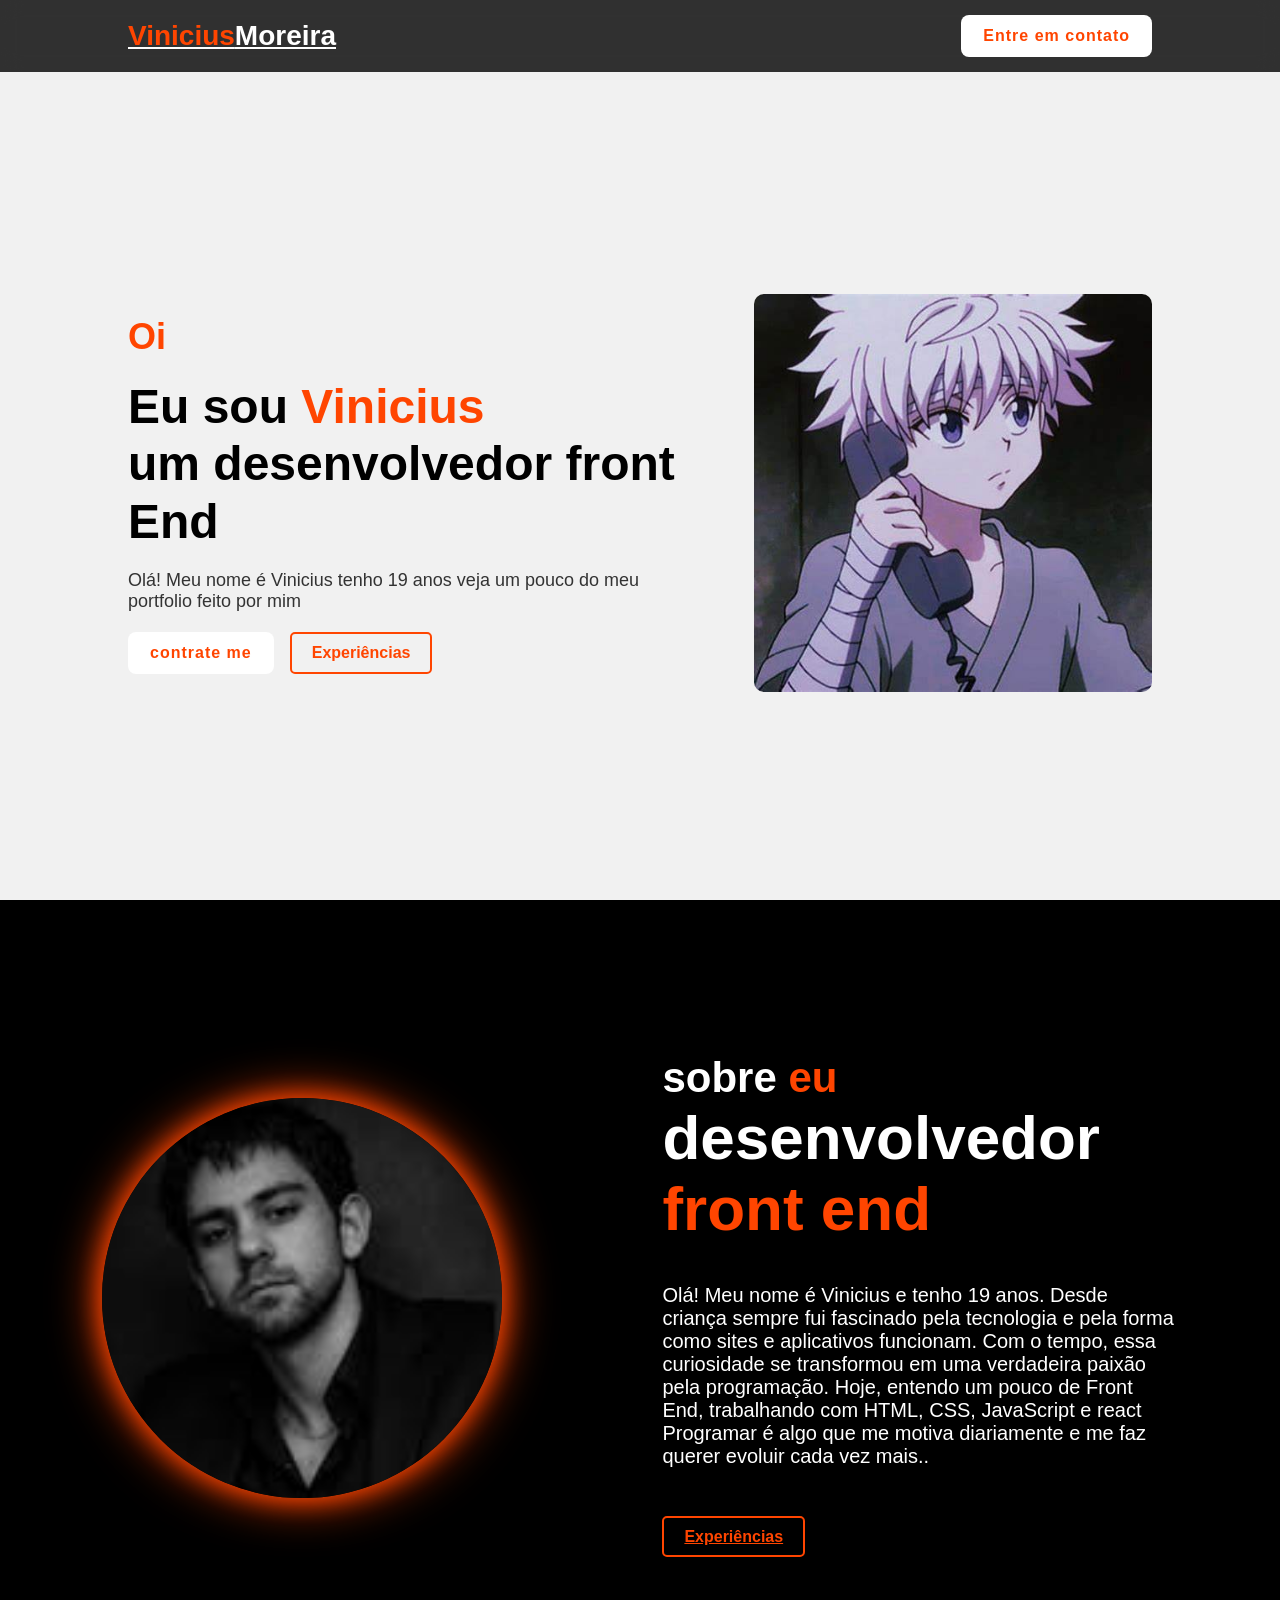
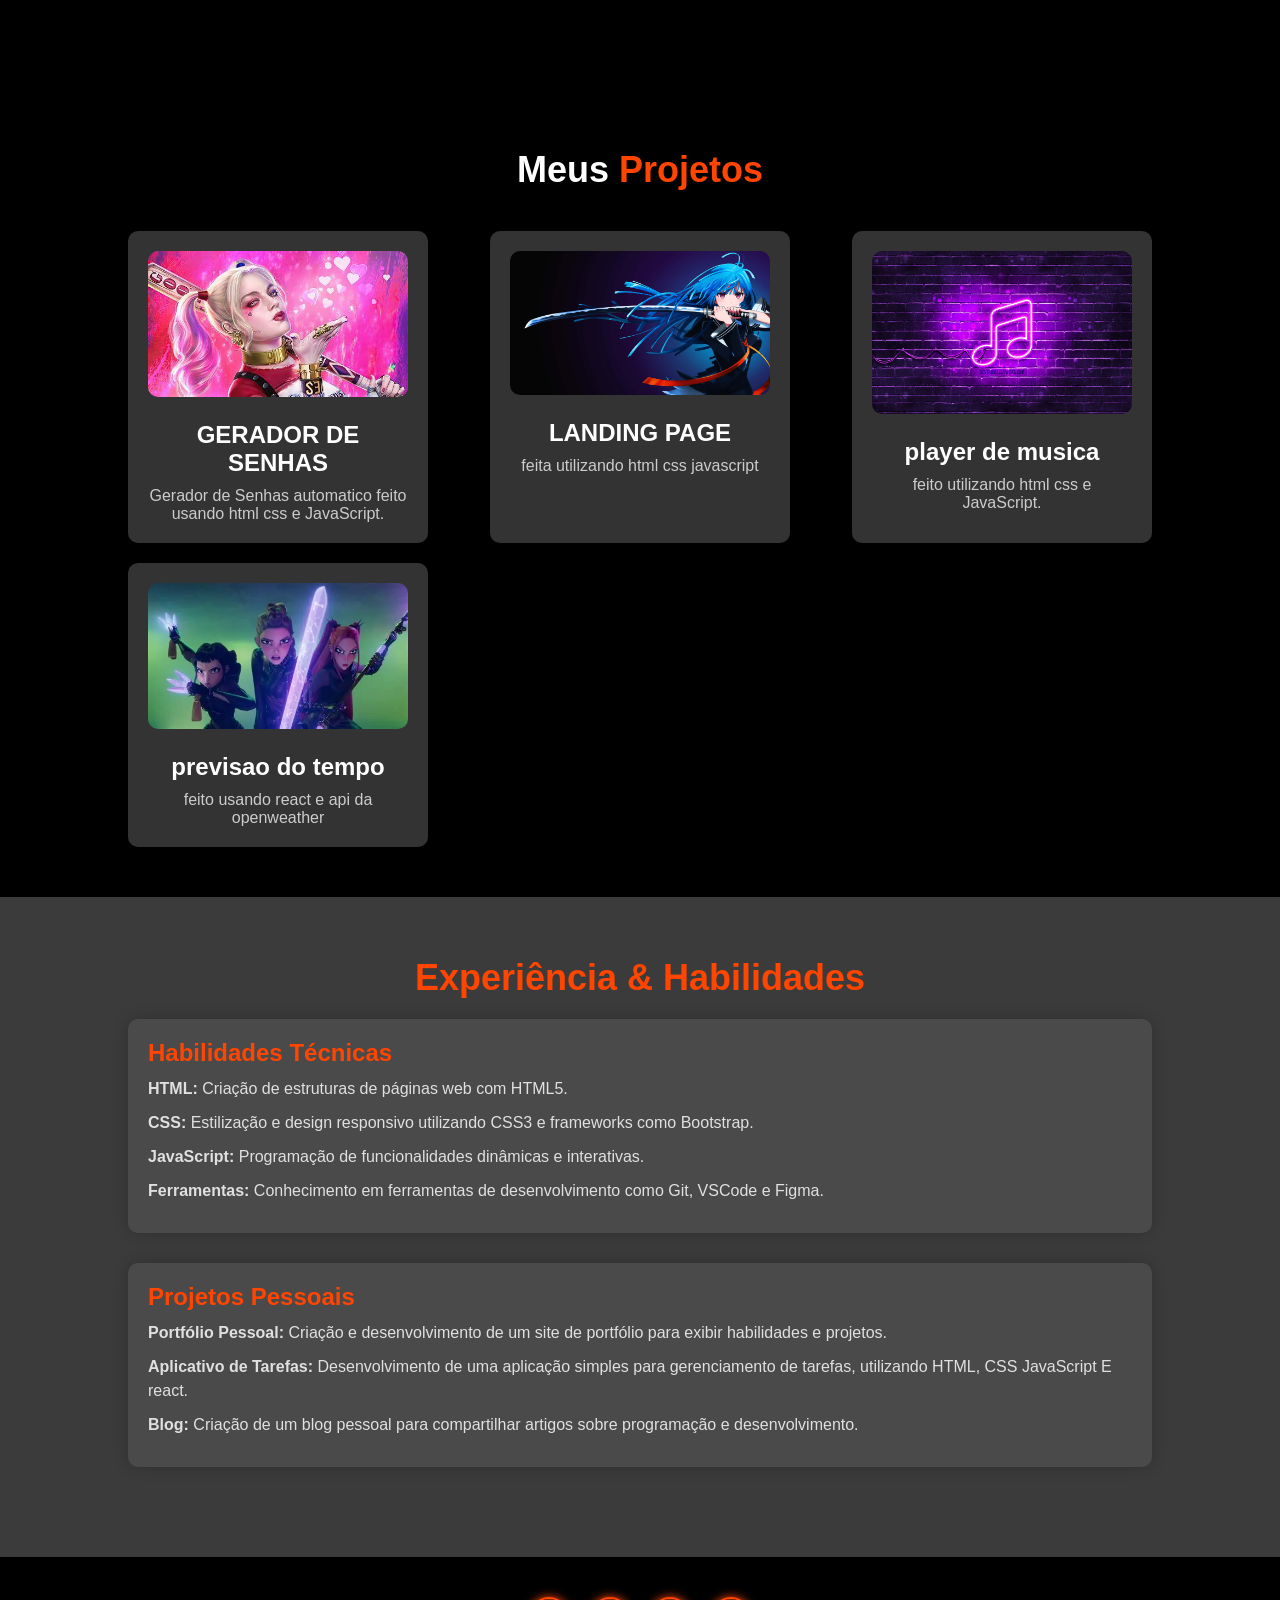
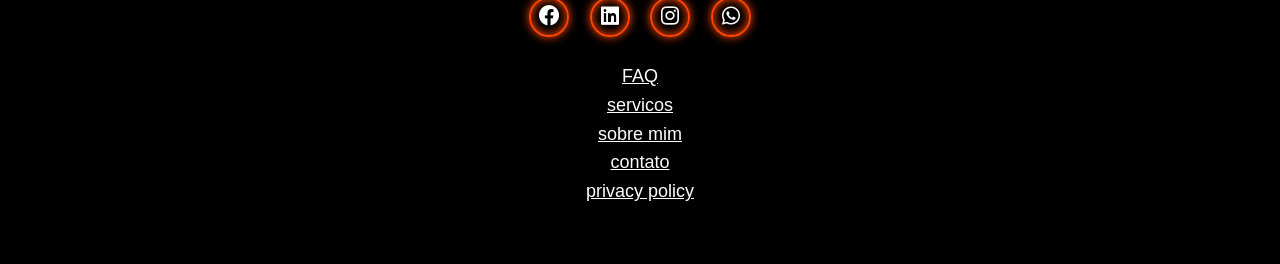
==== index.html @ 5a3fa231 "Update index.html" ====
<!DOCTYPE html>
<html lang="pt-BR">
<head>
    <meta charset="UTF-8">
    <meta http-equiv="X-UA-Compatible" content="IE=edge">
    <meta name="viewport" content="width=device-width, initial-scale=1.0">
    <title>Meu Portfólio</title>
    <link rel="stylesheet" href="style.css">
    <link href='https://unpkg.com/boxicons@2.1.4/css/boxicons.min.css' rel='stylesheet'>
    <script src="js.js"></script>
</head>
<body>
    <header class="header">
        <a href="#" class="logo"><span>Vinicius</span>Moreira</a>

        
        <a href="https://wa.me/5537999028982" class="contato">Entre em contato</a>
    </header>

    <section class="home">
        <div class="home-content">
            <h3>Oi</h3>

            <h1>Eu sou <span>Vinicius<br></span>um desenvolvedor front End</h1>
            
            <p>
                Olá! Meu nome é Vinicius tenho 19 anos veja um pouco do meu portfolio feito por mim 
            </p>
            <div class="btn-box">
                 <a href="https://wa.me/5537999028982" class="contato">contrate me</a>
                <button class="btn-2">Experiências</button>
            </div>
        </div>
        <div class="img-box">
            <img src="foto home portfolio.jpg" alt="Imagem de Vinicius Moreira">
        </div>
    </section>
    <section class="sobre">
        <div class="sobre-img">
            <img src="meu rosto.jpg" alt="">
        </div>

        <div class="sobre-content">
            <h2 class="heading">sobre <span>eu</span></h2>
            <h3>desenvolvedor <span>front end</span></h3>        
       <p>
        Olá! Meu nome é Vinicius e tenho 19 anos. Desde criança sempre fui fascinado pela tecnologia e pela forma como sites e aplicativos funcionam. Com o tempo, essa curiosidade se transformou em uma verdadeira paixão pela programação.

Hoje, entendo um pouco de Front End, trabalhando com HTML, CSS, JavaScript e react

Programar é algo que me motiva diariamente e me faz querer evoluir cada vez mais..
       </p> 
<a href="#" class="btn-2">Experiências</a>
        </div>
    </section>

    <section class="projetos">
        <h2 class="heading">Meus <span>Projetos</span></h2>
        <div class="projetos-container">
            <a href="https://vinicius13052006.github.io/gerador-de-senhas/" class="projeto">
                <img src="gerador de senha.jpg" alt="GERADOR DE SENHAS">
                <h3>GERADOR DE SENHAS</h3>
                <p>Gerador de Senhas automatico feito usando html css e JavaScript.</p>
            </a>
            <a href="https://vinicius13052006.github.io/lading-page-leads/" class="projeto">
                <img src="anime-4k-background-4mx53jpmxu9er5h0.jpg" alt="Projeto 2">
                <h3>LANDING PAGE</h3>
                <p> feita utilizando html css javascript </p>
            </a>
            <a href="https://vinicius13052006.github.io/player-de-musicas/" class="projeto">
                <img src="player de musica icon.webp" alt="Projeto 3">
                <h3>player de musica</h3>
                <p>feito utilizando html css e JavaScript.</p>
            </a>
            <a href="https://vinicius13052006.github.io/clima-app/" class="projeto">
                <img src="OIP.webp" alt="Projeto 4">
                <h3>previsao do tempo</h3>
                <p> feito usando react e api da openweather</p>
            </a>
        </div>
    </section>
    
    <section id="experiencia" class="experiencia">
    <div class="experiencia-content">
        <h2 class="heading">Experiência & Habilidades</h2>
        <div class="experiencia-item">
            <h3>Habilidades Técnicas</h3>
            <p><strong>HTML:</strong> Criação de estruturas de páginas web com HTML5.</p>
            <p><strong>CSS:</strong> Estilização e design responsivo utilizando CSS3 e frameworks como Bootstrap.</p>
            <p><strong>JavaScript:</strong> Programação de funcionalidades dinâmicas e interativas.</p>
            <p><strong>Ferramentas:</strong> Conhecimento em ferramentas de desenvolvimento como Git, VSCode e Figma.</p>
        </div>
        <div class="experiencia-item">
            <h3>Projetos Pessoais</h3>
            <p><strong>Portfólio Pessoal:</strong> Criação e desenvolvimento de um site de portfólio para exibir habilidades e projetos.</p>
            <p><strong>Aplicativo de Tarefas:</strong> Desenvolvimento de uma aplicação simples para gerenciamento de tarefas, utilizando HTML, CSS JavaScript E react.</p>
            <p><strong>Blog:</strong> Criação de um blog pessoal para compartilhar artigos sobre programação e desenvolvimento.</p>
        </div>
        <!-- Adicione mais itens conforme necessário -->
    </div>
</section>

    

    <footer class="footer">
        <div class="social">
        <a href="#"><i class='bx bxl-facebook-circle'></i></a>
        <a href="#"><i class='bx bxl-linkedin-square' ></i></a>
        <a href="https://www.instagram.com/vinicim037/"><i class='bx bxl-instagram'></i></a>
        <a href="https://wa.me/5537999028982 "><i class='bx bxl-whatsapp'></i></a>
    </div>
    <ul class="list">
        <li>
            <a href="#">FAQ</a>
        </li>
        <li>
            <a href="#">servicos</a>
        </li>
        <li>
            <a href="#">sobre mim</a>
        </li>
        <li>
            <a href="#">contato</a>
        </li>
        <li>
            <a href="#">privacy policy</a>
        </li>
    </ul>

    <p class="copyright">© 2025 vinicius moreria campos. Todos os direitos reservados</p>
    </footer>
   
  </body>
</html>
   </body>

</html>
---- style.css ----
/* Reset básico */
* {
  margin: 0;
  padding: 0;
  box-sizing: border-box;
  font-family: 'Poppins', sans-serif;
}

html {
  scroll-behavior: smooth;
}


/* Estilo do corpo da página */
body {
  background-color: #f1f1f1;
}

/* Cabeçalho fixo */
.header {
  position: fixed;
  top: 0;
  left: 0;
  width: 100%;
  padding: 15px 10%;
  background-color: rgba(0, 0, 0, 0.8);
  backdrop-filter: blur(10px);
  display: flex;
  justify-content: space-between;
  align-items: center;
  z-index: 100;
  text-decoration: none;
}

.logo {
  font-size: 28px;
  color: white;
  font-weight: 600;
  transition: 0.3s ease;
}

.logo:hover {
  color: orangered;
  text-shadow: 0 0 15px orangered;
  transform: scale(1.05);
}

span {
  color: orangered;
  text-decoration: none;
}

.navbar a {
  font-size: 18px;
  color: white;
  font-weight: 500;
  margin: 0 15px;
  border-bottom: 3px solid transparent;
  transition: 0.3s ease;
  text-decoration: none;
}

.navbar a:hover,
.navbar a:active {
  color: orangered;
  border-bottom: 3px solid orangered;
  text-decoration: none;
  text-decoration: none;
}

.contato {
  padding: 10px 20px;
  background-color: white;
  color: black;
  border: 2px solid transparent;
  border-radius: 8px;
  font-size: 16px;
  letter-spacing: 1px;
  font-weight: 600;
  transition: 0.3s ease;
  text-decoration: none;
}

.contato:hover {
  background-color: orangered;
  color: white;
  box-shadow: 0 0 15px orangered;
}

/* Seção inicial */
.home {
  width: 100%;
  min-height: 100vh;
  background: rgb(241, 241, 241);
  display: flex;
  align-items: center;
  gap: 3em;
  padding: 120px 10% 30px;
  flex-direction: row;
  justify-content: space-between;
}

.home-content {
  max-width: 600px;
}

.home-content h3 {
  font-size: 36px;
  color: orangered;
}

.home-content h1 {
  font-size: 48px;
  line-height: 1.2;
  margin: 20px 0;
}

.home-content p {
  font-size: 18px;
  margin: 20px 0;
  color: #333;
}

.btn-box {
  display: flex;
  gap: 1em;
}
.contato{
  color: orangered;
  box-shadow: #000;
}

.btn-1, .btn-2 {
  padding: 10px 20px;
  border: none;
  border-radius: 5px;
  font-size: 16px;
  font-weight: bold;
  cursor: pointer;
  transition: 0.3s ease;
}

.btn-1 {
  background-color: orangered;
  color: white;
}

.btn-1:hover {
  background-color: darkorange;
}

.btn-2 {
  background-color: transparent;
  color: orangered;
  border: 2px solid orangered;
}

.btn-2:hover {
  background-color: orangered;
  color: white;
}

.img-box img {
  max-width: 100%;
  height: auto;
  border-radius: 10px;
}

/* Seção sobre */
.sobre {
  display: flex;
  justify-content: center;
  align-items: center;
  padding: 12% 8%;
  gap: 10em;
  background: black;
  color: white;
}

.sobre-img img {
  width: 400px;
  box-shadow: 0 0 25px orangered, 0 0 50px orangered;
  border-radius: 50%;
}

.sobre-content h2 {
  text-align: left;
  color: white;
  font-size: 42px;
}

.sobre-content h3 {
  font-size: 62px;
  color: white;
}

.sobre-content p {
  color: white;
  font-size: 20px;
  margin: 2em 0 3em;
}

/* Seção de experiência */
.experiencia {
  padding: 60px 10%;
  background-color: #3b3b3b;
  color: #f9f9f9;
}

.experiencia-content {
  max-width: 1200px;
  margin: 0 auto;
}

.experiencia-content .heading {
  font-size: 36px;
  color: orangered;
  margin-bottom: 20px;
  text-align: center;
}

.experiencia-item {
  margin-bottom: 30px;
  padding: 20px;
  border-radius: 10px;
  background: #4a4a4a;
  box-shadow: 0 0 15px rgba(0, 0, 0, 0.2);
}

.experiencia-item h3 {
  font-size: 24px;
  color: orangered;
  margin-bottom: 10px;
}

.experiencia-item p {
  font-size: 16px;
  color: #e0e0e0;
  line-height: 1.5;
  margin-bottom: 10px;
}

/* Formulário de contato */
.contato-forma h2 {
  text-align: center;
  margin-top: 3em;
  margin-bottom: 1em;
  font-size: 36px;
  text-decoration: none;
}

.contato-forma form {
  max-width: 50em;
  margin: 1rem auto;
  text-align: center;
  margin-bottom: 3em;
}

.contato-forma form .input-box {
  display: flex;
  justify-content: center;
  flex-wrap: wrap;
}

.contato-forma form .input-box input,
.contato-forma form textarea {
  width: 100%;
  padding: 1.5em;
  font-size: 18px;
  color: black;
  background-color: rgb(241, 241, 241);
  border-radius: .8rem;
  margin: 1rem 0;
  resize: none;
}

.contato-forma input[type="submit"] {
  background-color: orangered;
  color: white;
  border: none;
  cursor: pointer;
}

.contato-forma input[type="submit"]:hover {
  background-color: darkorange;
}

/* Seção de projetos */
.projetos {
  padding: 50px 10%;
  background-color: #000;
  color: #fff;
}

.projetos .heading {
  text-align: center;
  font-size: 36px;
  margin-bottom: 40px;
}

.projetos .heading span {
  color: orangered;
}

.projetos-container {
  display: flex;
  justify-content: space-between;
  gap: 20px;
  flex-wrap: wrap;
}

.projeto {
  background-color: #333;
  border-radius: 10px;
  padding: 20px;
  text-align: center;
  transition: 0.3s ease;
  color: #fff;
  text-decoration: none;
  display: block;
  width: 100%;
  max-width: 300px;
  box-shadow: 0 0 10px rgba(0, 0, 0, 0.3);
}

.projeto img {
  max-width: 100%;
  border-radius: 10px;
}

.projeto h3 {
  font-size: 24px;
  margin: 20px 0 10px;
}

.projeto p {
  font-size: 16px;
  color: #ccc;
}

.projeto:hover {
  transform: scale(1.05);
  box-shadow: 0 0 15px orangered;
}

/* Rodapé */
.footer {
  position: relative;
  bottom: 0;
  width: 100%;
  padding: 40px 0;
  background-color: black;
}

.footer .social {
  text-align: center;
  padding-bottom: 25px;
  color: white;
}

.footer .social a {
  font-size: 24px;
  color: white;
  border: 2px solid orangered;
  width: 40px;
  height: 40px;
  line-height: 38px;
  display: inline-block;
  text-align: center;
  border-radius: 50%;
  margin: 0 8px;
  box-shadow: inset 0 0 10px orangered, 0 0 10px orangered;
  transition: 0.3s ease;
}

.footer .social a:hover {
  transform: scale(1.2) translate(-10px);
  color: orangered;
  border: 2px solid orangered;
}

.footer ul {
  margin-top: 0;
  padding: 0;
  font-size: 18px;
  line-height: 1.6;
  margin-bottom: 0;
  text-align: center;
}

.footer ul li a {
  color: white;
  border-bottom: 3px solid transparent;
  transition: 0.3s ease;
}

.footer ul li a:hover {
  color: orangered;
  border-bottom: 3px solid orangered;
}

/* Scrollbars customizadas */
::-webkit-scrollbar {
  width: 12px;
}

::-webkit-scrollbar-track {
  background: #f1f1f1;
}

::-webkit-scrollbar-thumb {
  background: #888;
  border-radius: 10px;
}

::-webkit-scrollbar-thumb:hover {
  background: #555;
}

/* Responsividade */
@media (max-width: 768px) {
  .home {
      flex-direction: column;
      padding: 60px 5%;
  }

  .sobre {
      flex-direction: column;
      gap: 2em;
      padding: 60px 5%;
  }

  .sobre-img img {
      width: 250px;
  }

  .header {
      padding: 15px 5%;
  }

  .navbar a {
      font-size: 16px;
      text-decoration: none;
  }

  .btn-box {
      flex-direction: column;
  }

  .btn-1, .btn-2 {
      width: 100%;
      margin-bottom: 10px;
  }

  .experiencia-item {
      padding: 15px;
  }

  .projetos-container {
      flex-direction: column;
      align-items: center;
  }

  .projeto {
      max-width: 90%;
  }
}


@media (max-width: 480px) {
  .header {
      padding: 10px 2%;
  }

  .logo {
      font-size: 20px;
  }

  .navbar a {
      font-size: 14px;
      text-decoration: none;
  }

  .home-content h1 {
      font-size: 28px;
      text-decoration: none;
  }

  .home-content p {
      font-size: 14px;
      text-decoration: none;
  }

  .img-box img {
      width: 100%;
  }

  .sobre-img img {
      width: 100%;
  }

  .sobre-content h2 {
      font-size: 28px;
  }

  .sobre-content h3 {
      font-size: 36px;
  }

  .sobre-content p {
      font-size: 16px;
      text-decoration: none;
  }

  .contato-forma form {
      padding: 0 5%;
  }

  .projeto {
      padding: 15px;
  }
}
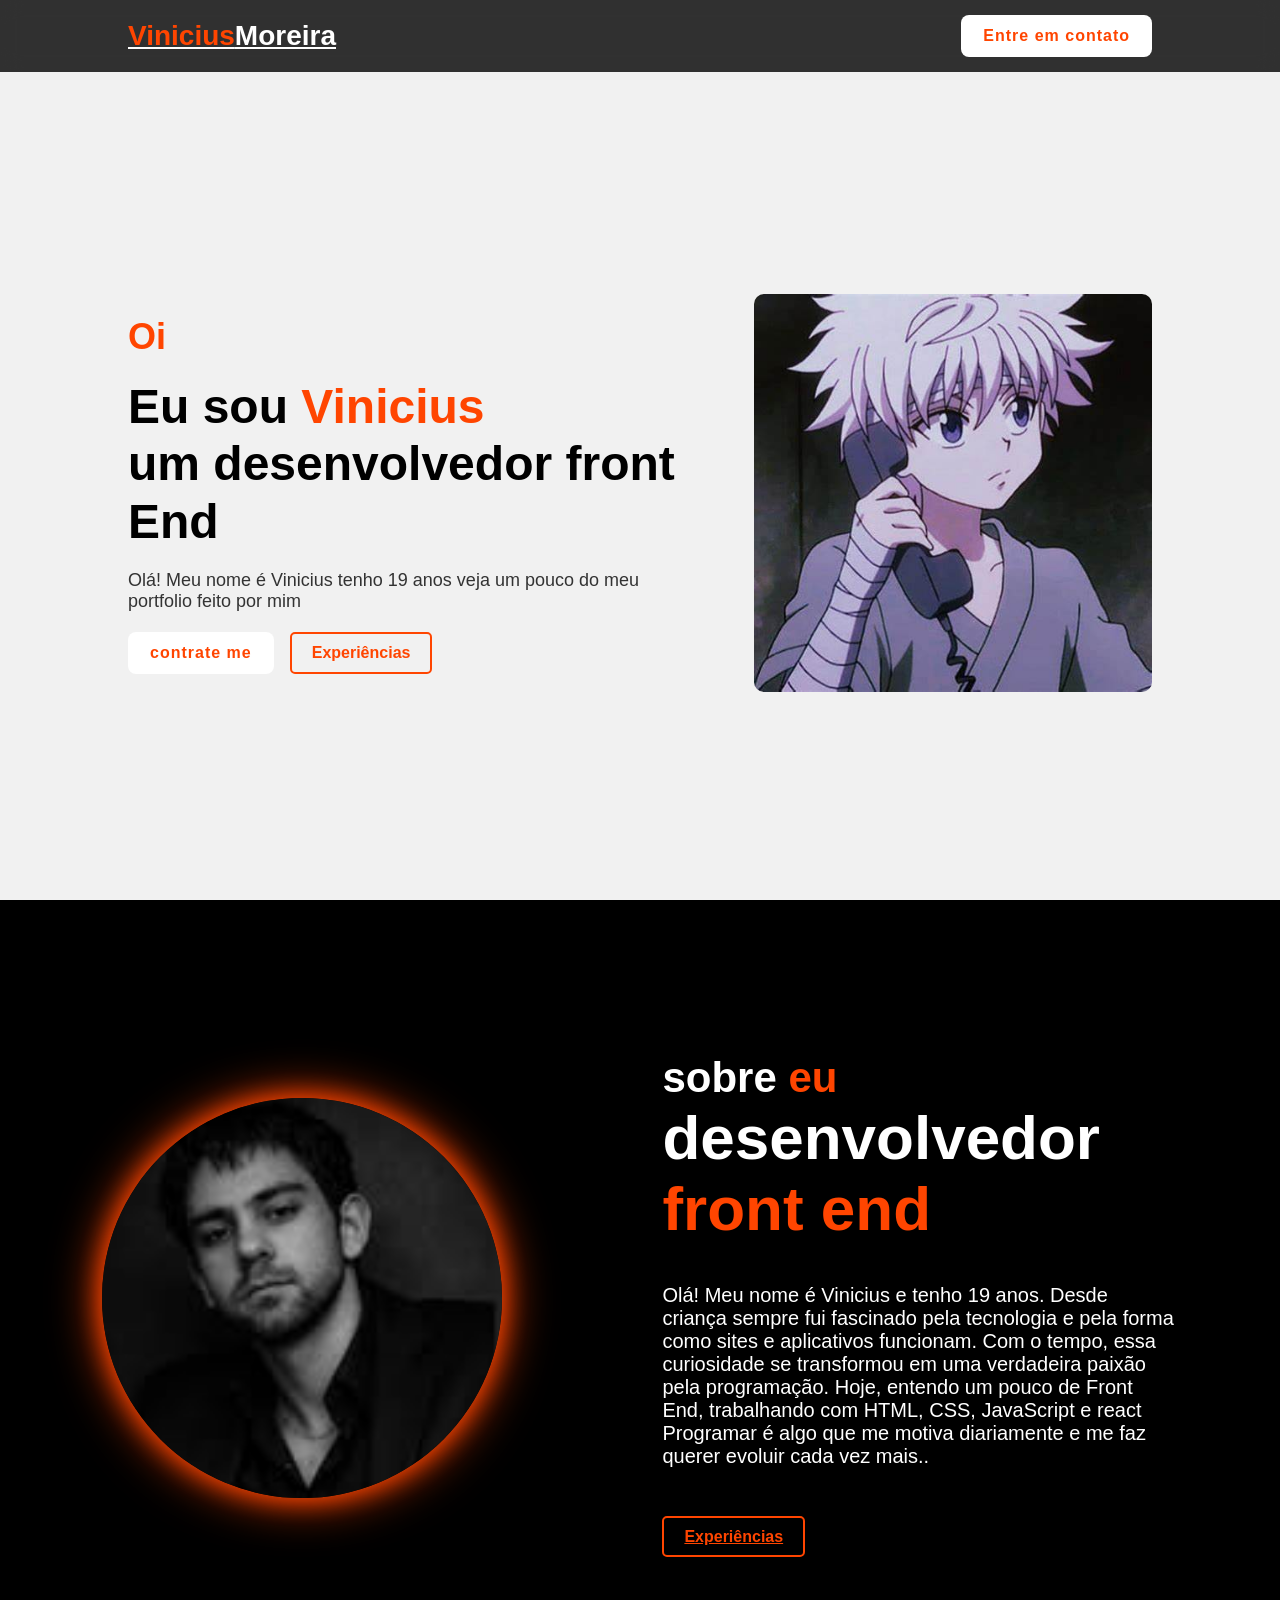
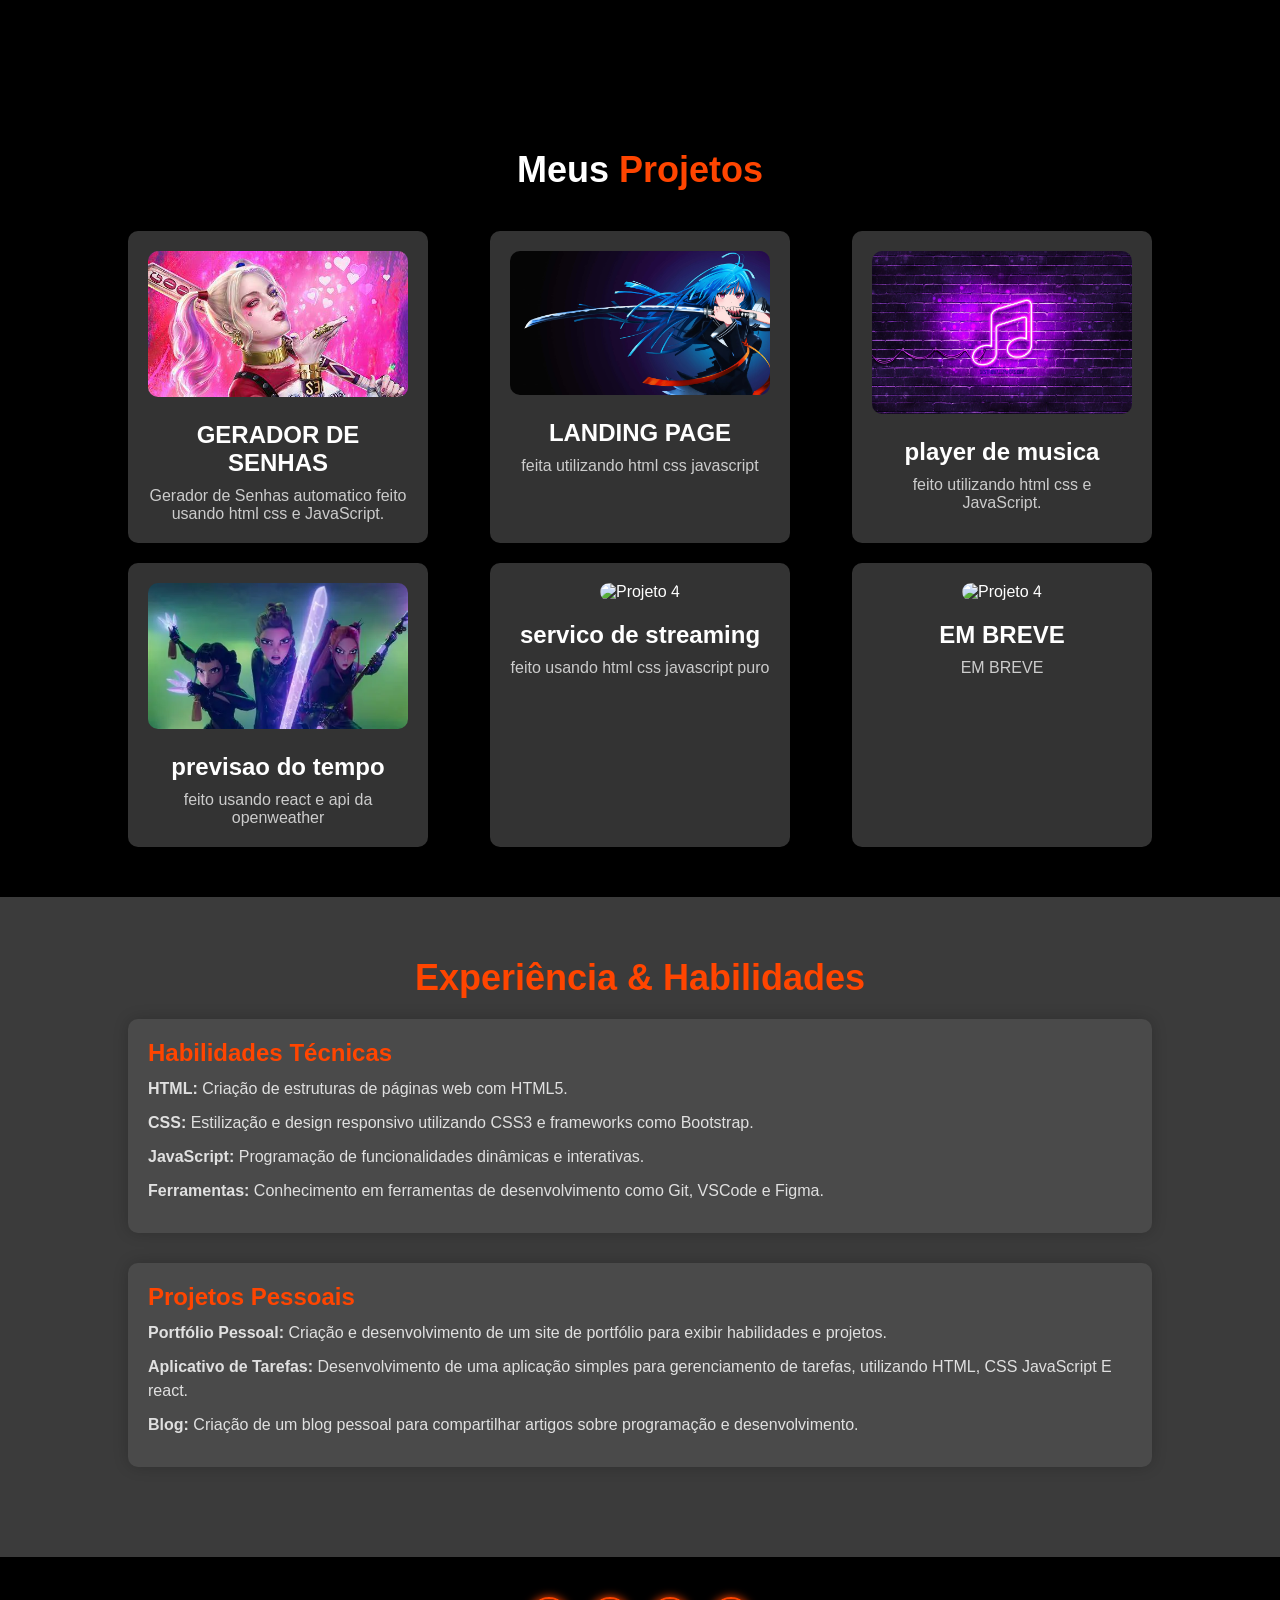
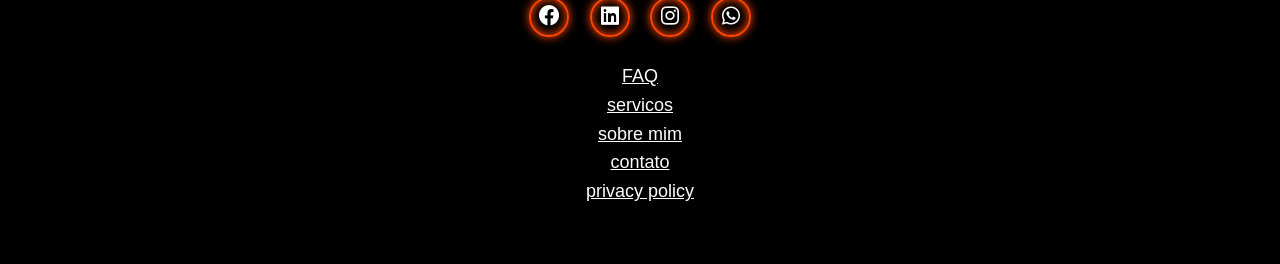
==== commit f57d3c1e: "Update index.html" ====
--- a/index.html
+++ b/index.html
@@ -77,6 +77,16 @@
                 <h3>previsao do tempo</h3>
                 <p> feito usando react e api da openweather</p>
             </a>
+            <a href="https://vinicius13052006.github.io/anime/" class="projeto">
+                <img src="anime01.webp" alt="Projeto 4">
+                <h3>servico de streaming </h3>
+                <p> feito usando html css javascript puro</p>
+            </a>
+              <a href="#" class="projeto">
+                <img src="EM BREVE.webp" alt="Projeto 4">
+                <h3>EM BREVE</h3>
+                <p> EM BREVE</p>
+            </a>
         </div>
     </section>
     
@@ -136,4 +146,3 @@
 
 </html>
 
-
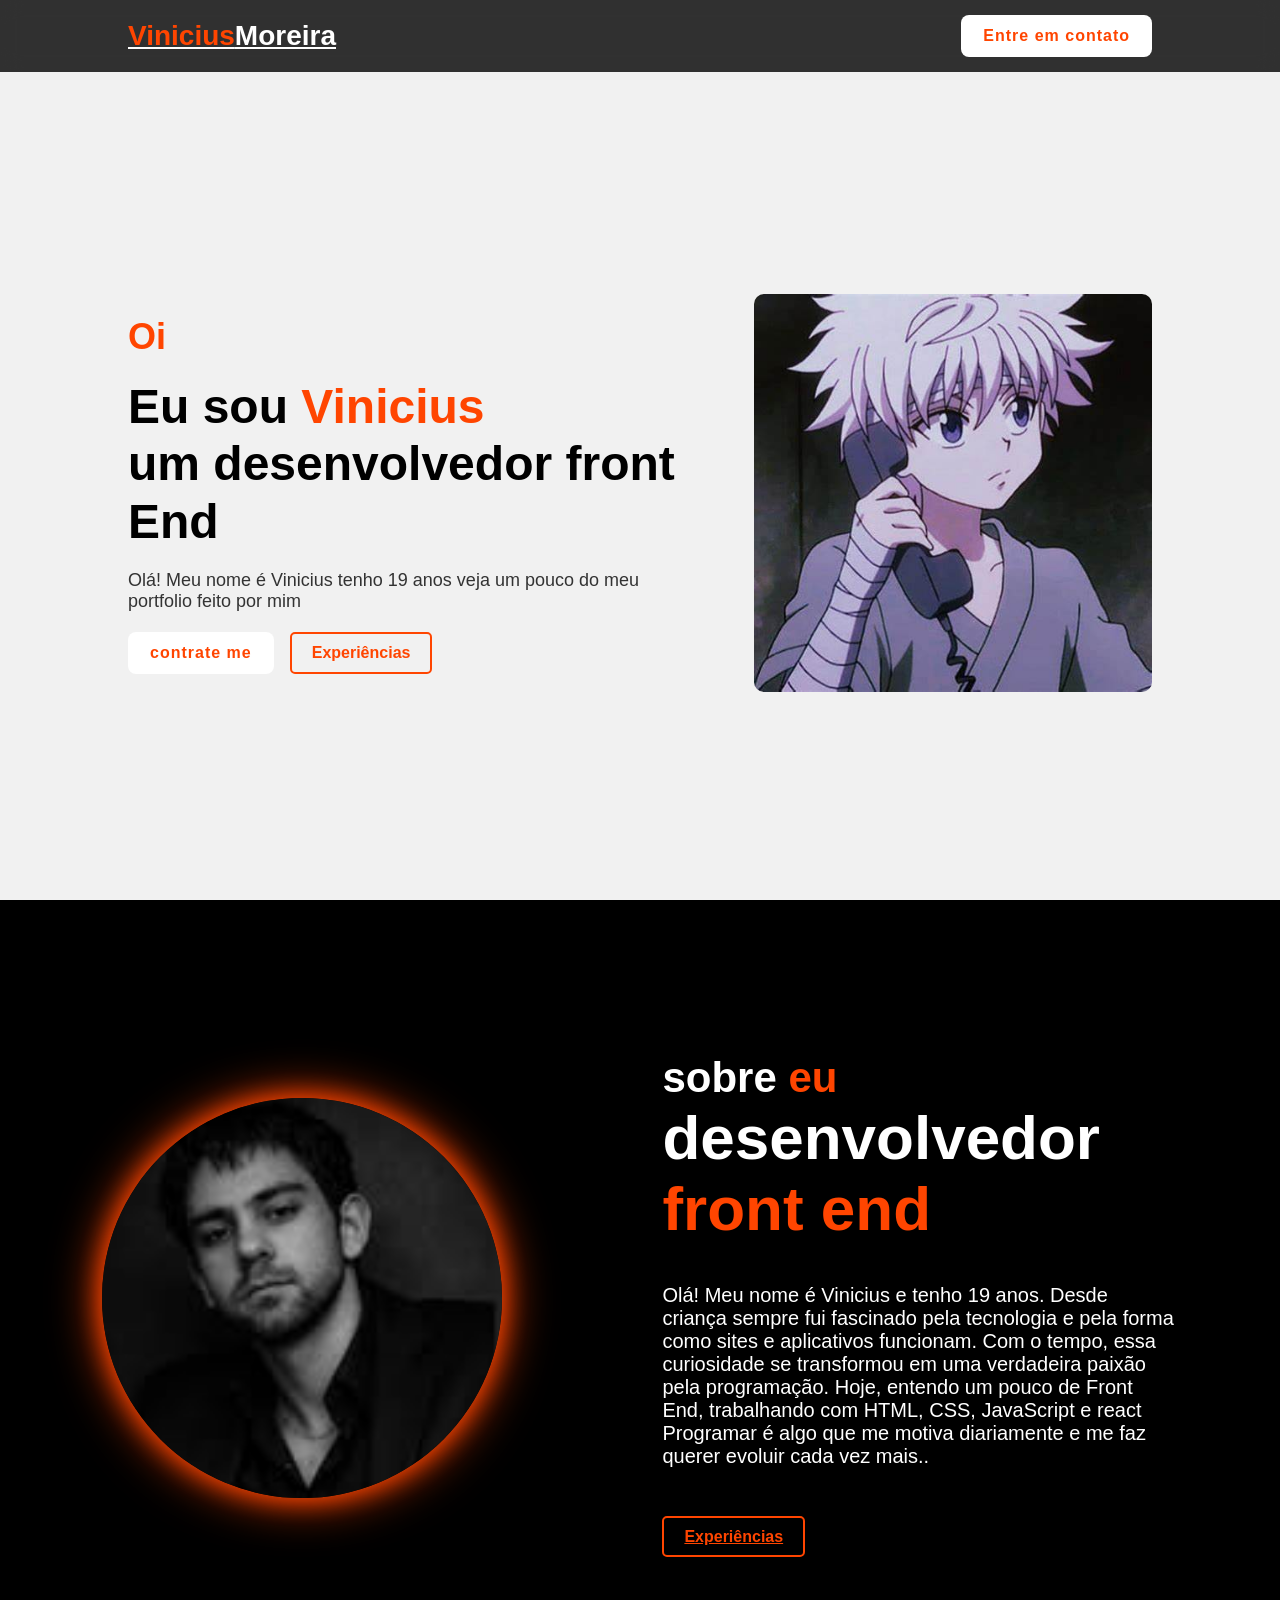
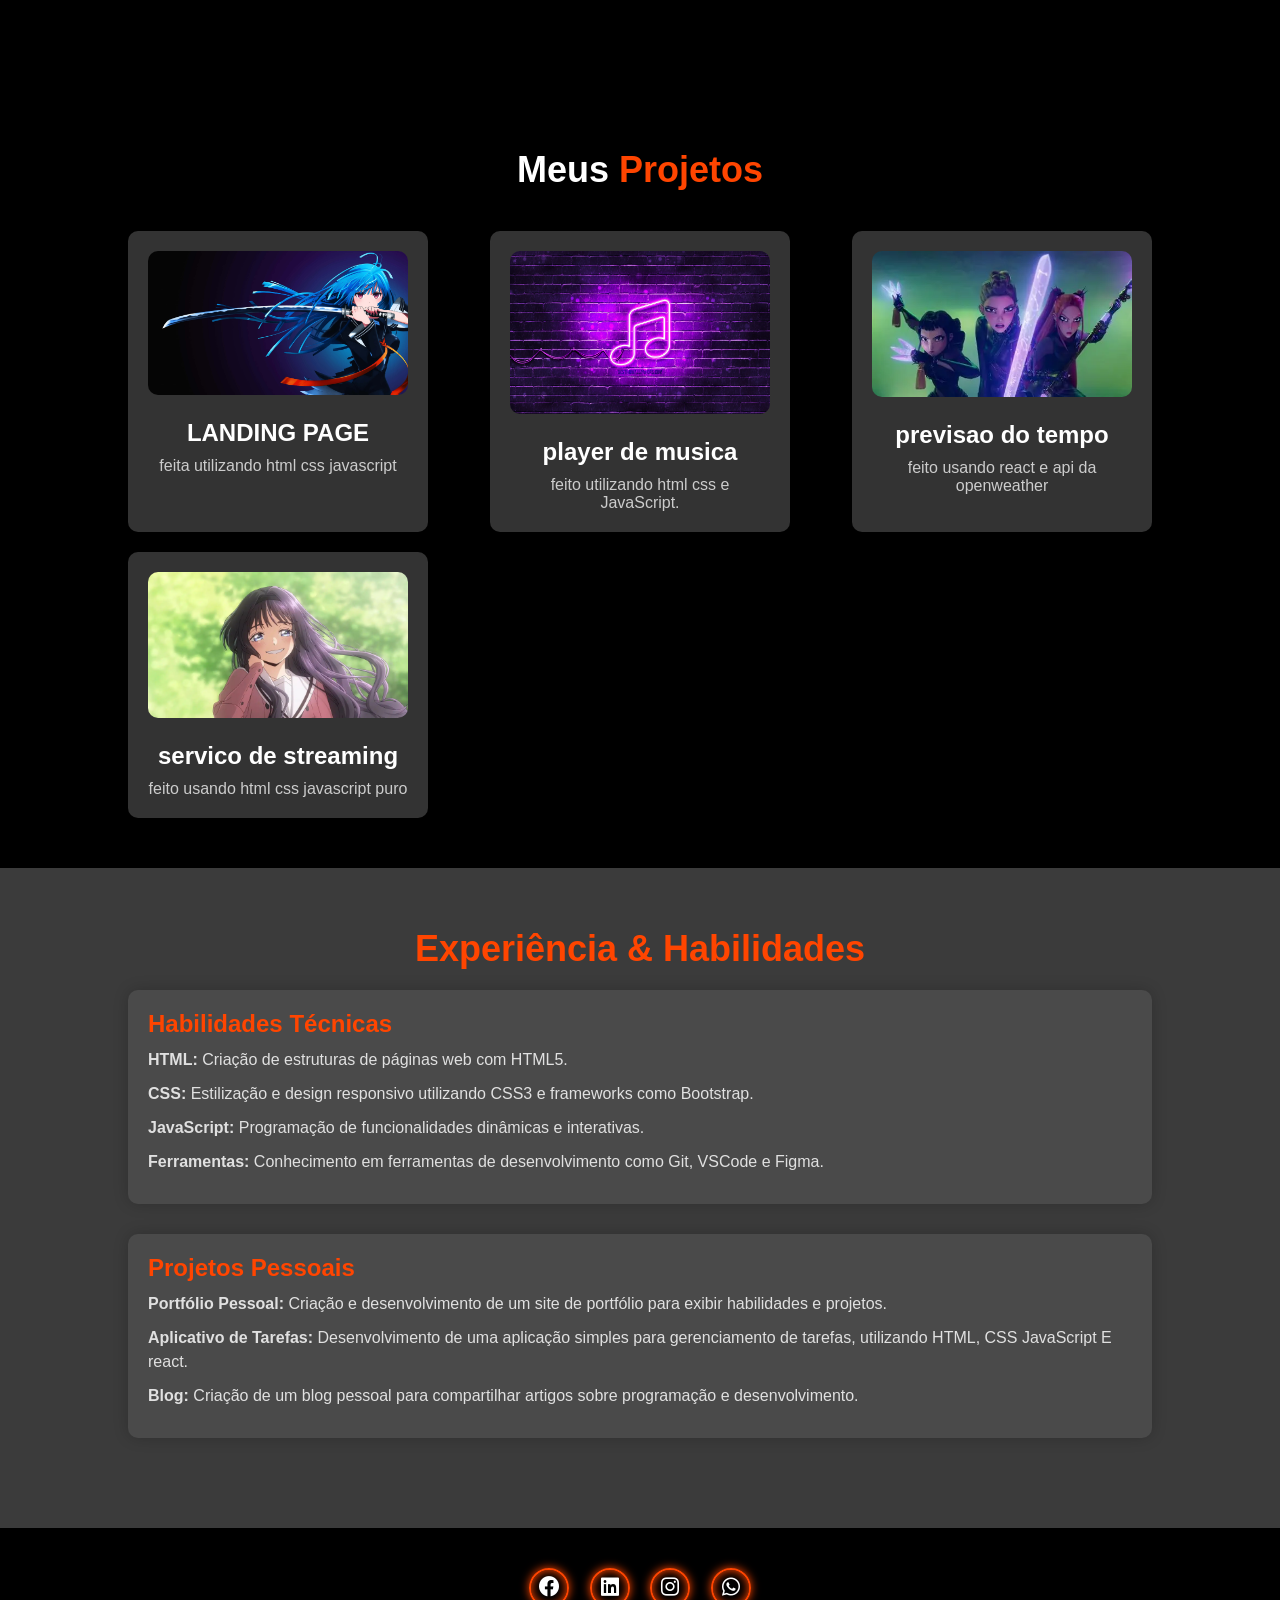
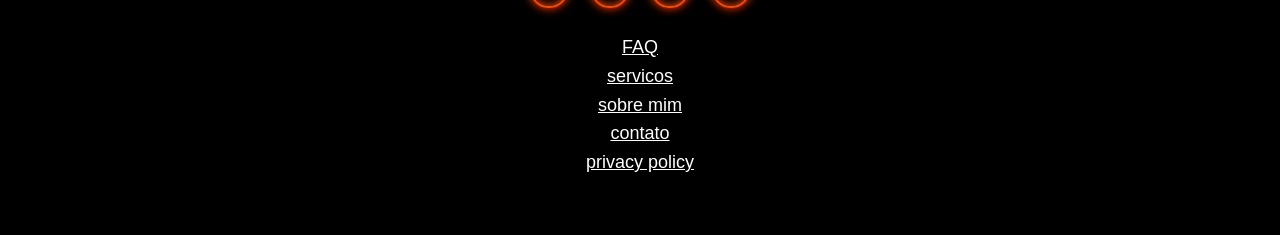
==== commit 98346552: "Update index.html" ====
--- a/index.html
+++ b/index.html
@@ -57,11 +57,6 @@
     <section class="projetos">
         <h2 class="heading">Meus <span>Projetos</span></h2>
         <div class="projetos-container">
-            <a href="https://vinicius13052006.github.io/gerador-de-senhas/" class="projeto">
-                <img src="gerador de senha.jpg" alt="GERADOR DE SENHAS">
-                <h3>GERADOR DE SENHAS</h3>
-                <p>Gerador de Senhas automatico feito usando html css e JavaScript.</p>
-            </a>
             <a href="https://vinicius13052006.github.io/lading-page-leads/" class="projeto">
                 <img src="anime-4k-background-4mx53jpmxu9er5h0.jpg" alt="Projeto 2">
                 <h3>LANDING PAGE</h3>
@@ -82,11 +77,7 @@
                 <h3>servico de streaming </h3>
                 <p> feito usando html css javascript puro</p>
             </a>
-              <a href="#" class="projeto">
-                <img src="EM BREVE.webp" alt="Projeto 4">
-                <h3>EM BREVE</h3>
-                <p> EM BREVE</p>
-            </a>
+            
         </div>
     </section>
     
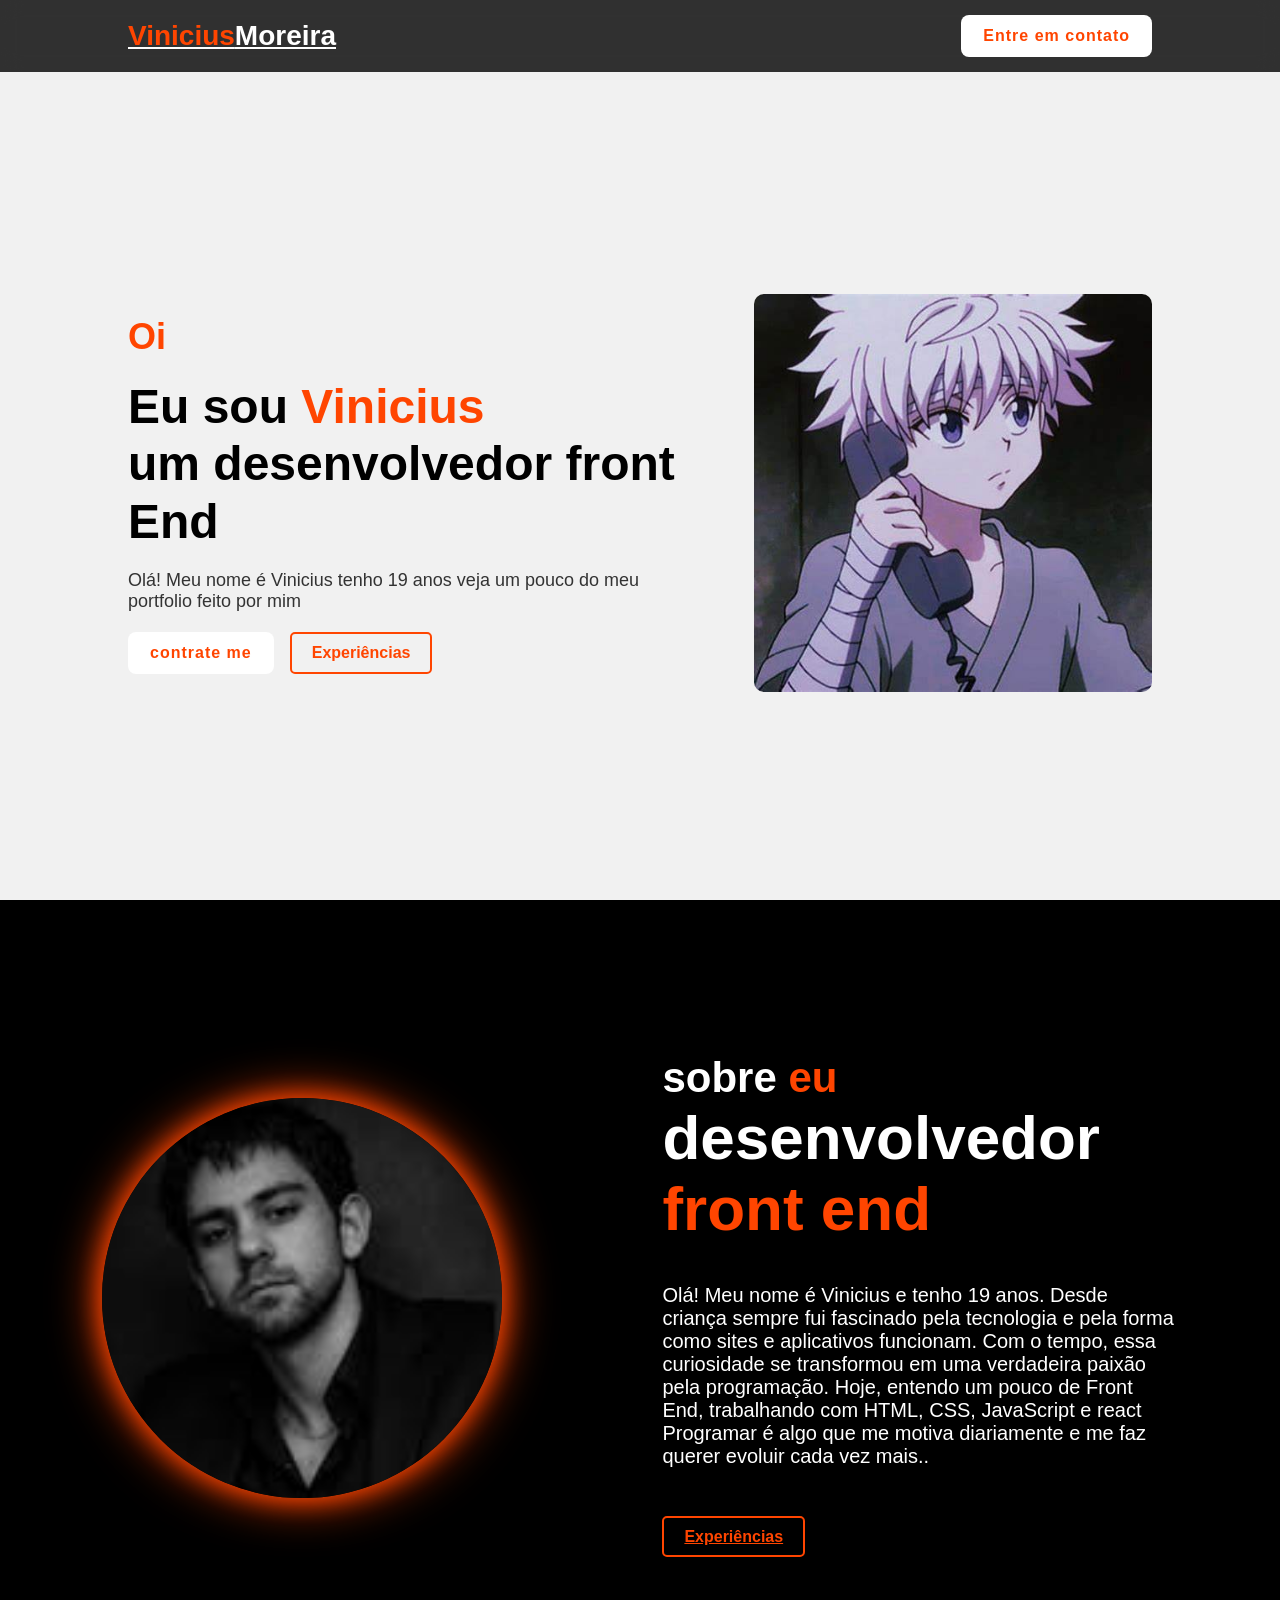
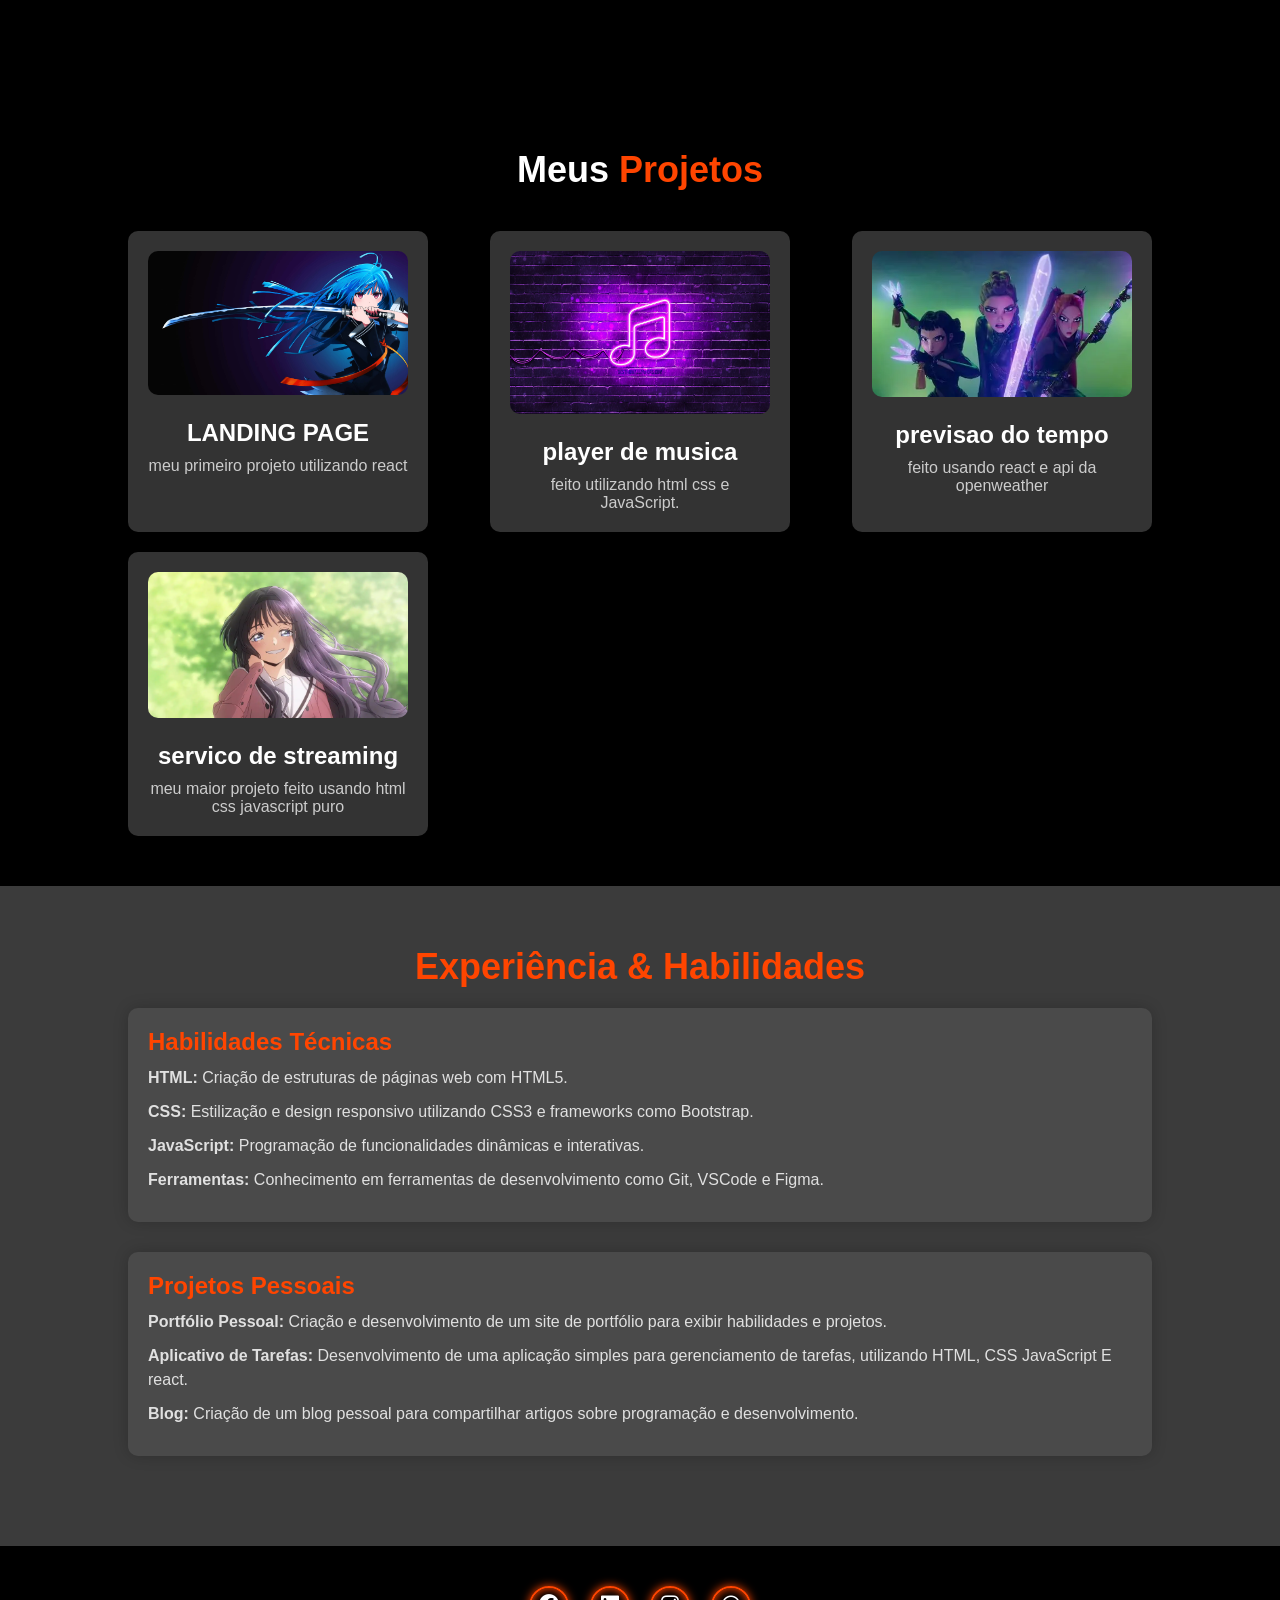
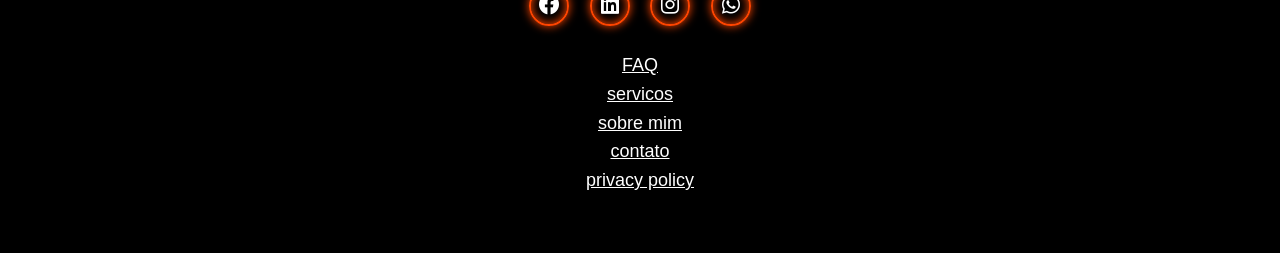
==== commit 6d0f409c: "Update index.html" ====
--- a/index.html
+++ b/index.html
@@ -57,10 +57,10 @@
     <section class="projetos">
         <h2 class="heading">Meus <span>Projetos</span></h2>
         <div class="projetos-container">
-            <a href="https://vinicius13052006.github.io/lading-page-leads/" class="projeto">
+            <a href="https://vinicius13052006.github.io/clinica/" class="projeto">
                 <img src="anime-4k-background-4mx53jpmxu9er5h0.jpg" alt="Projeto 2">
                 <h3>LANDING PAGE</h3>
-                <p> feita utilizando html css javascript </p>
+                <p> meu primeiro projeto utilizando react </p>
             </a>
             <a href="https://vinicius13052006.github.io/player-de-musicas/" class="projeto">
                 <img src="player de musica icon.webp" alt="Projeto 3">
@@ -75,7 +75,7 @@
             <a href="https://vinicius13052006.github.io/anime/" class="projeto">
                 <img src="anime01.webp" alt="Projeto 4">
                 <h3>servico de streaming </h3>
-                <p> feito usando html css javascript puro</p>
+                <p> meu maior projeto feito usando html css javascript puro</p>
             </a>
             
         </div>
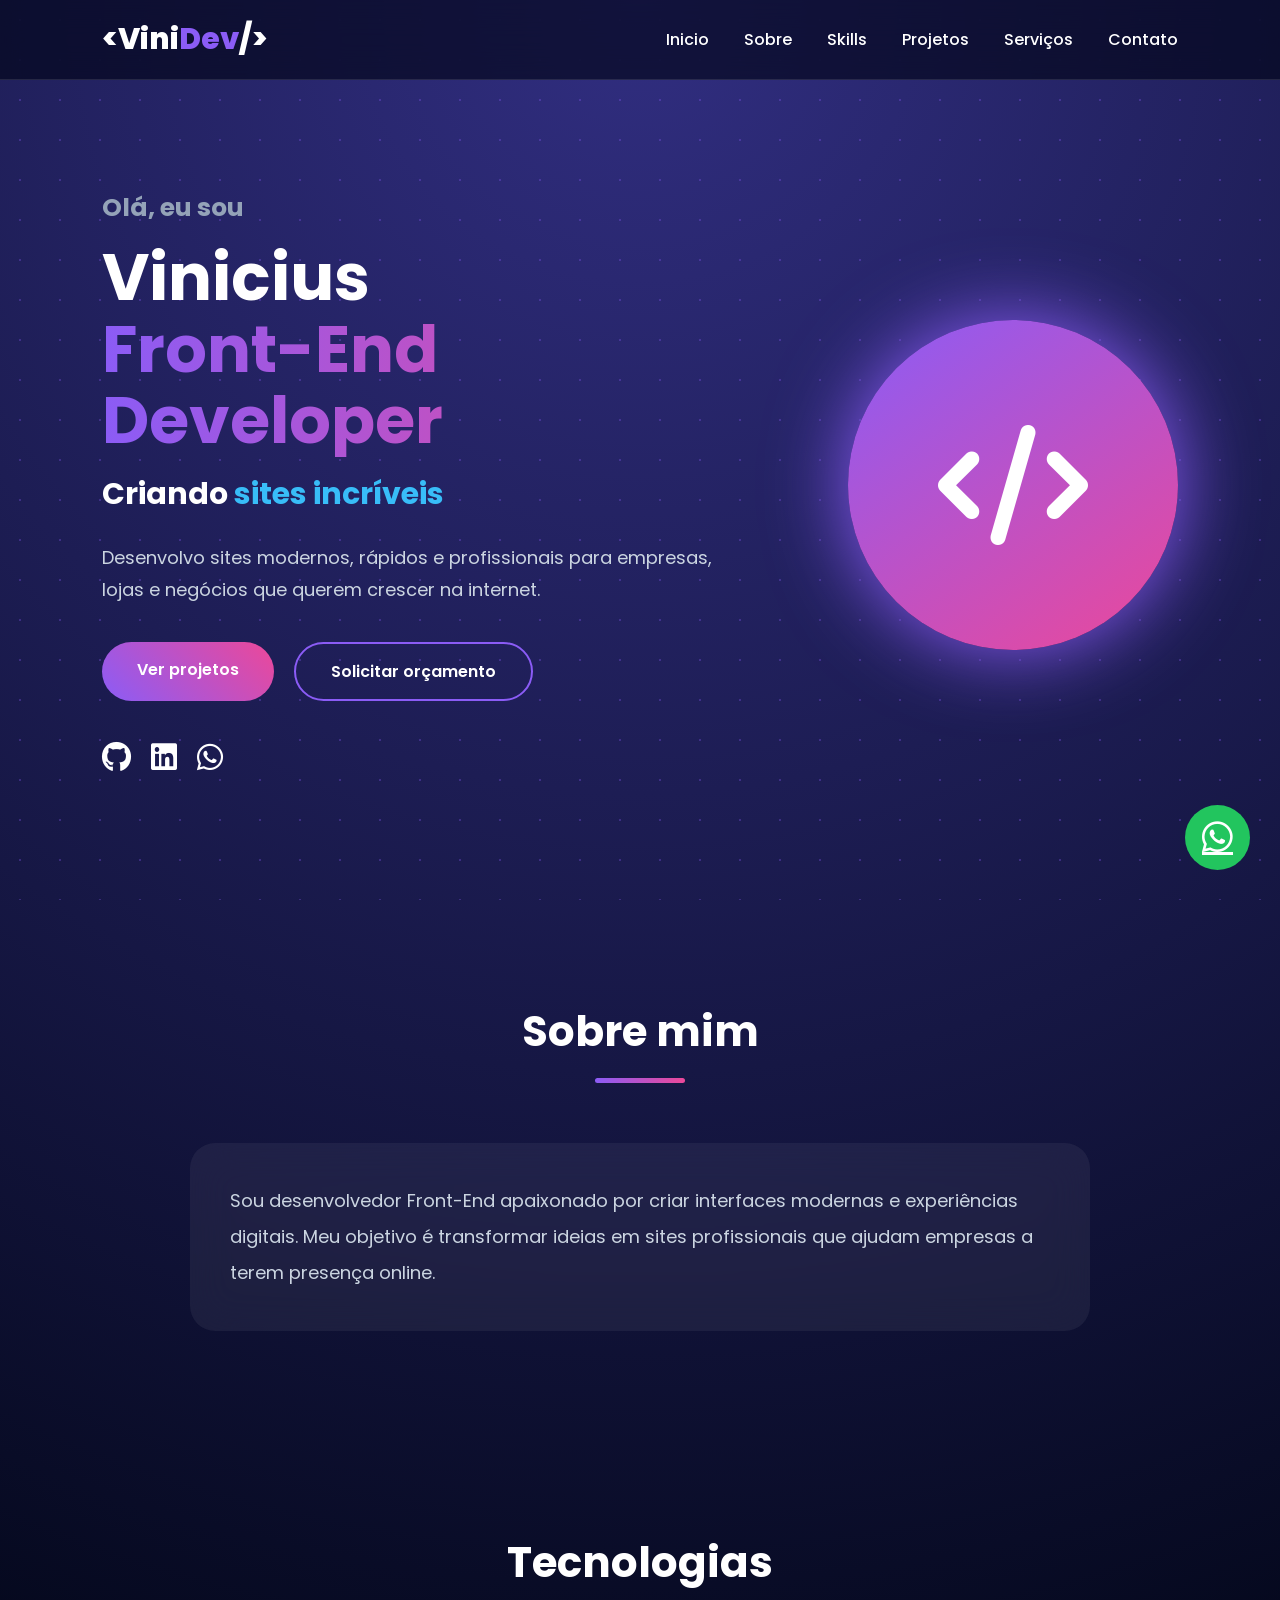
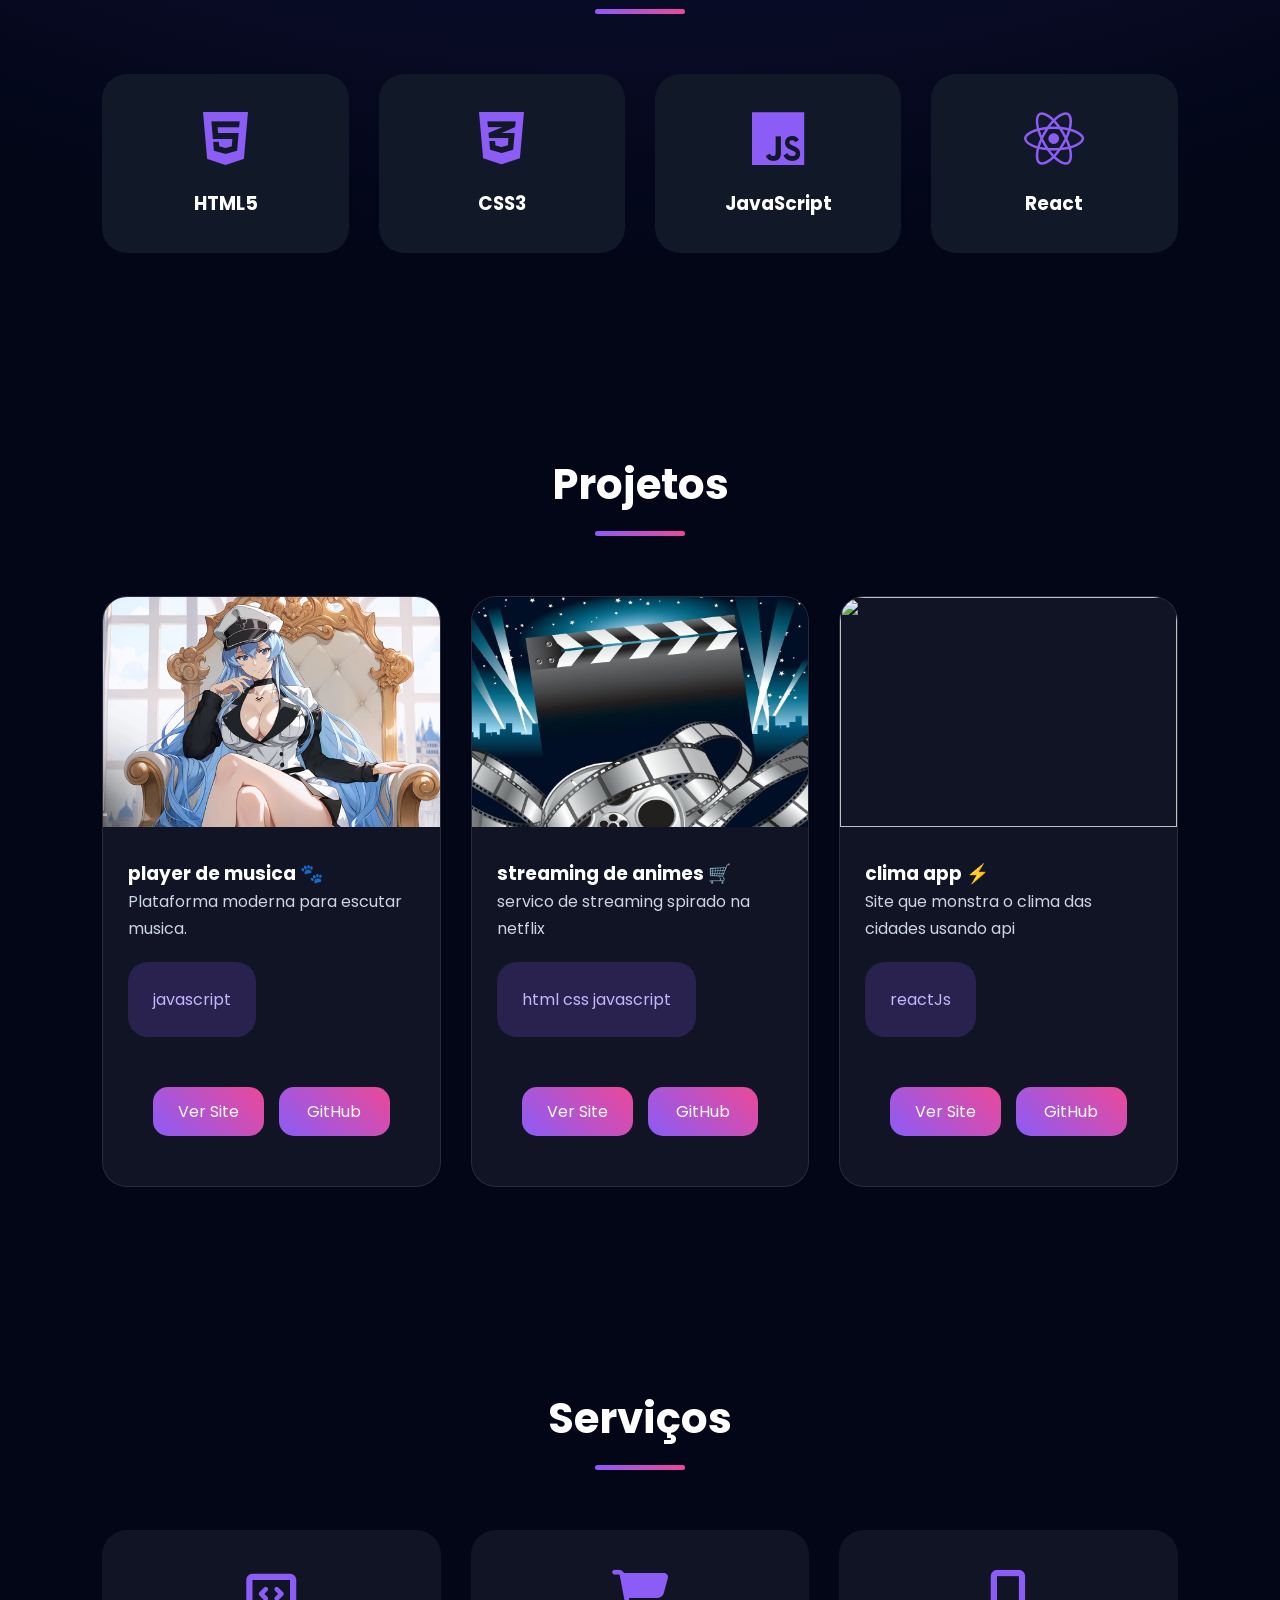
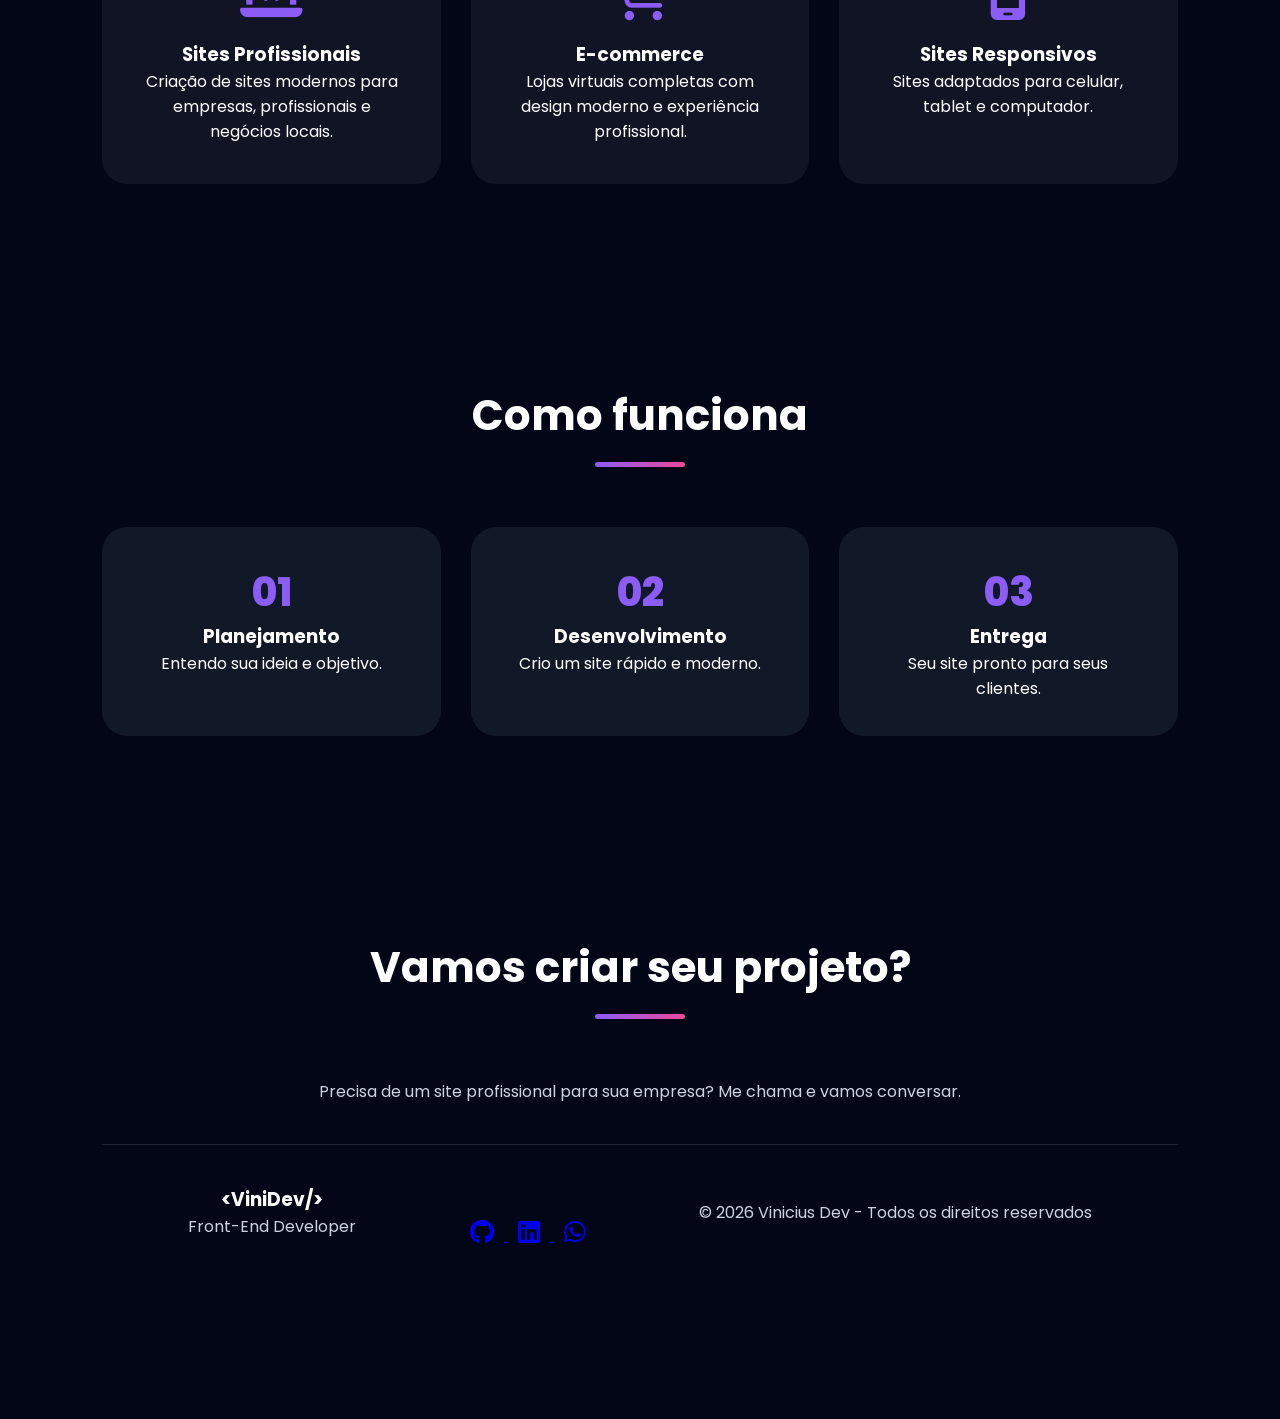
==== commit 82d24d3f: "Add files via upload" ====
--- a/index.html
+++ b/index.html
@@ -1,139 +1,928 @@
 <!DOCTYPE html>
 <html lang="pt-BR">
+
 <head>
-    <meta charset="UTF-8">
-    <meta http-equiv="X-UA-Compatible" content="IE=edge">
-    <meta name="viewport" content="width=device-width, initial-scale=1.0">
-    <title>Meu Portfólio</title>
-    <link rel="stylesheet" href="style.css">
-    <link href='https://unpkg.com/boxicons@2.1.4/css/boxicons.min.css' rel='stylesheet'>
-    <script src="js.js"></script>
+
+<meta charset="UTF-8">
+
+<meta name="viewport" content="width=device-width, initial-scale=1.0">
+
+
+<title>
+Vinicius | Front-End Developer
+</title>
+
+
+<meta name="description" content="Desenvolvedor Front-End criando sites profissionais para empresas">
+
+
+<link rel="stylesheet" href="style.css">
+
+
+<link href="https://fonts.googleapis.com/css2?family=Poppins:wght@300;400;600;700;800&display=swap" rel="stylesheet">
+
+
+<link rel="stylesheet" 
+href="https://cdnjs.cloudflare.com/ajax/libs/font-awesome/6.5.0/css/all.min.css">
+
+
 </head>
+
+
+
 <body>
-    <header class="header">
-        <a href="#" class="logo"><span>Vinicius</span>Moreira</a>
-
-        
-        <a href="https://wa.me/5537999028982" class="contato">Entre em contato</a>
-    </header>
-
-    <section class="home">
-        <div class="home-content">
-            <h3>Oi</h3>
-
-            <h1>Eu sou <span>Vinicius<br></span>um desenvolvedor front End</h1>
-            
-            <p>
-                Olá! Meu nome é Vinicius tenho 19 anos veja um pouco do meu portfolio feito por mim 
-            </p>
-            <div class="btn-box">
-                 <a href="https://wa.me/5537999028982" class="contato">contrate me</a>
-                <button class="btn-2">Experiências</button>
-            </div>
-        </div>
-        <div class="img-box">
-            <img src="foto home portfolio.jpg" alt="Imagem de Vinicius Moreira">
-        </div>
-    </section>
-    <section class="sobre">
-        <div class="sobre-img">
-            <img src="meu rosto.jpg" alt="">
-        </div>
-
-        <div class="sobre-content">
-            <h2 class="heading">sobre <span>eu</span></h2>
-            <h3>desenvolvedor <span>front end</span></h3>        
-       <p>
-        Olá! Meu nome é Vinicius e tenho 19 anos. Desde criança sempre fui fascinado pela tecnologia e pela forma como sites e aplicativos funcionam. Com o tempo, essa curiosidade se transformou em uma verdadeira paixão pela programação.
-
-Hoje, entendo um pouco de Front End, trabalhando com HTML, CSS, JavaScript e react
-
-Programar é algo que me motiva diariamente e me faz querer evoluir cada vez mais..
-       </p> 
-<a href="#" class="btn-2">Experiências</a>
-        </div>
-    </section>
-
-    <section class="projetos">
-        <h2 class="heading">Meus <span>Projetos</span></h2>
-        <div class="projetos-container">
-            <a href="https://vinicius13052006.github.io/clinica/" class="projeto">
-                <img src="anime-4k-background-4mx53jpmxu9er5h0.jpg" alt="Projeto 2">
-                <h3>LANDING PAGE</h3>
-                <p> meu primeiro projeto utilizando react </p>
-            </a>
-            <a href="https://vinicius13052006.github.io/player-de-musicas/" class="projeto">
-                <img src="player de musica icon.webp" alt="Projeto 3">
-                <h3>player de musica</h3>
-                <p>feito utilizando html css e JavaScript.</p>
-            </a>
-            <a href="https://vinicius13052006.github.io/clima-app/" class="projeto">
-                <img src="OIP.webp" alt="Projeto 4">
-                <h3>previsao do tempo</h3>
-                <p> feito usando react e api da openweather</p>
-            </a>
-            <a href="https://vinicius13052006.github.io/anime/" class="projeto">
-                <img src="anime01.webp" alt="Projeto 4">
-                <h3>servico de streaming </h3>
-                <p> meu maior projeto feito usando html css javascript puro</p>
-            </a>
-            
-        </div>
-    </section>
-    
-    <section id="experiencia" class="experiencia">
-    <div class="experiencia-content">
-        <h2 class="heading">Experiência & Habilidades</h2>
-        <div class="experiencia-item">
-            <h3>Habilidades Técnicas</h3>
-            <p><strong>HTML:</strong> Criação de estruturas de páginas web com HTML5.</p>
-            <p><strong>CSS:</strong> Estilização e design responsivo utilizando CSS3 e frameworks como Bootstrap.</p>
-            <p><strong>JavaScript:</strong> Programação de funcionalidades dinâmicas e interativas.</p>
-            <p><strong>Ferramentas:</strong> Conhecimento em ferramentas de desenvolvimento como Git, VSCode e Figma.</p>
-        </div>
-        <div class="experiencia-item">
-            <h3>Projetos Pessoais</h3>
-            <p><strong>Portfólio Pessoal:</strong> Criação e desenvolvimento de um site de portfólio para exibir habilidades e projetos.</p>
-            <p><strong>Aplicativo de Tarefas:</strong> Desenvolvimento de uma aplicação simples para gerenciamento de tarefas, utilizando HTML, CSS JavaScript E react.</p>
-            <p><strong>Blog:</strong> Criação de um blog pessoal para compartilhar artigos sobre programação e desenvolvimento.</p>
-        </div>
-        <!-- Adicione mais itens conforme necessário -->
-    </div>
+
+
+
+<div class="background"></div>
+
+
+
+<!-- LOADER -->
+
+<div class="loader">
+
+<div></div>
+
+</div>
+
+
+
+
+
+<!-- HEADER -->
+
+
+<header>
+
+
+<a href="#" class="logo">
+
+&lt;Vini<span>Dev</span>/&gt;
+
+</a>
+
+
+
+<nav>
+
+
+<a href="#home">
+Inicio
+</a>
+
+
+<a href="#sobre">
+Sobre
+</a>
+
+
+<a href="#skills">
+Skills
+</a>
+
+
+<a href="#projetos">
+Projetos
+</a>
+
+
+<a href="#servicos">
+Serviços
+</a>
+
+
+<a href="#contato">
+Contato
+</a>
+
+
+</nav>
+
+
+
+<div class="menu">
+
+<i class="fa-solid fa-bars"></i>
+
+</div>
+
+
+</header>
+
+
+
+
+
+
+
+
+<!-- HERO -->
+
+
+<section class="hero" id="home">
+
+
+
+<div class="hero-text reveal">
+
+
+<h3>
+Olá, eu sou
+</h3>
+
+
+
+<h1>
+
+Vinicius
+
+<span>
+Front-End Developer
+</span>
+
+</h1>
+
+
+
+<h2>
+
+Criando
+
+<span id="typing">
+
+</span>
+
+
+</h2>
+
+
+
+
+<p>
+
+Desenvolvo sites modernos, rápidos e profissionais
+para empresas, lojas e negócios que querem crescer
+na internet.
+
+</p>
+
+
+
+
+<div class="buttons">
+
+
+<a href="#projetos" class="btn">
+
+Ver projetos
+
+</a>
+
+
+
+<a href="#contato" class="outline">
+
+Solicitar orçamento
+
+</a>
+
+
+</div>
+
+
+
+
+
+
+<div class="social">
+
+
+<a href="https://github.com/" target="_blank">
+
+<i class="fa-brands fa-github"></i>
+
+</a>
+
+
+
+<a href="https://linkedin.com/" target="_blank">
+
+<i class="fa-brands fa-linkedin"></i>
+
+</a>
+
+
+
+
+<a href="https://wa.me/5500000000000" target="_blank">
+
+<i class="fa-brands fa-whatsapp"></i>
+
+</a>
+
+
+</div>
+
+
+
+</div>
+
+
+
+
+
+
+
+
+
+<div class="hero-image reveal">
+
+
+<div class="code-card">
+
+
+<i class="fa-solid fa-code"></i>
+
+
+</div>
+
+
+</div>
+
+
+
+
 </section>
 
-    
-
-    <footer class="footer">
-        <div class="social">
-        <a href="#"><i class='bx bxl-facebook-circle'></i></a>
-        <a href="#"><i class='bx bxl-linkedin-square' ></i></a>
-        <a href="https://www.instagram.com/vinicim037/"><i class='bx bxl-instagram'></i></a>
-        <a href="https://wa.me/5537999028982 "><i class='bx bxl-whatsapp'></i></a>
-    </div>
-    <ul class="list">
-        <li>
-            <a href="#">FAQ</a>
-        </li>
-        <li>
-            <a href="#">servicos</a>
-        </li>
-        <li>
-            <a href="#">sobre mim</a>
-        </li>
-        <li>
-            <a href="#">contato</a>
-        </li>
-        <li>
-            <a href="#">privacy policy</a>
-        </li>
-    </ul>
-
-    <p class="copyright">© 2025 vinicius moreria campos. Todos os direitos reservados</p>
-    </footer>
-   
-  </body>
-</html>
-   </body>
-
-</html>
-
+
+
+
+
+
+
+
+
+<!-- SOBRE -->
+
+
+<section class="section" id="sobre">
+
+
+<h2 class="title reveal">
+
+Sobre mim
+
+</h2>
+
+
+
+<div class="about reveal">
+
+
+<p>
+
+Sou desenvolvedor Front-End apaixonado por criar
+interfaces modernas e experiências digitais.
+
+Meu objetivo é transformar ideias em sites profissionais
+que ajudam empresas a terem presença online.
+
+</p>
+
+
+</div>
+
+
+</section>
+
+
+
+
+
+
+
+
+
+<!-- SKILLS -->
+
+
+<section class="section" id="skills">
+
+
+<h2 class="title reveal">
+
+Tecnologias
+
+</h2>
+
+
+
+
+<div class="skills">
+
+
+<div class="skill reveal">
+
+<i class="fa-brands fa-html5"></i>
+
+<h3>
+HTML5
+</h3>
+
+</div>
+
+
+
+<div class="skill reveal">
+
+<i class="fa-brands fa-css3-alt"></i>
+
+<h3>
+CSS3
+</h3>
+
+</div>
+
+
+
+
+<div class="skill reveal">
+
+<i class="fa-brands fa-js"></i>
+
+<h3>
+JavaScript
+</h3>
+
+</div>
+
+
+
+
+
+<div class="skill reveal">
+
+<i class="fa-brands fa-react"></i>
+
+<h3>
+React
+</h3>
+
+</div>
+
+
+
+</div>
+
+
+</section>
+
+
+
+
+
+
+
+
+
+<!-- PROJETOS -->
+
+
+<section class="section" id="projetos">
+
+
+<h2 class="title reveal">
+
+Projetos
+
+</h2>
+
+
+
+
+<div class="projects">
+
+
+
+
+
+<div class="project reveal">
+
+
+<img src="esdeath.webp">
+
+
+
+<div>
+
+
+<h3>
+player de musica 🐾
+</h3>
+
+
+<p>
+
+Plataforma moderna para escutar musica.
+
+</p>
+
+
+
+<div class="tags">
+
+  javascript
+
+</div>
+
+
+
+<div class="project-buttons">
+
+
+<a href="https://vinicius13052006.github.io/player-de-musicas/" target="_blank">
+
+Ver Site
+
+</a>
+
+
+
+<a href="https://github.com/Vinicius13052006/player-de-musicas" target="_blank">
+
+GitHub
+
+</a>
+
+
+
+</div>
+
+
+</div>
+
+
+</div>
+
+
+
+
+
+
+
+
+
+<div class="project reveal">
+
+
+<img src="5627096.jpg">
+
+
+
+<div>
+
+
+<h3>
+streaming de animes 🛒
+</h3>
+
+
+
+<p>
+
+servico de streaming spirado na netflix
+
+</p>
+
+
+
+<div class="tags">
+
+html
+css
+javascript
+</div>
+
+
+
+<div class="project-buttons">
+
+
+<a href="https://vinicius13052006.github.io/anime/index.html" target="_blank">
+
+Ver Site
+
+</a>
+
+
+<a href="https://github.com/Vinicius13052006/anime" target="_blank">
+
+GitHub
+
+</a>
+
+
+</div>
+
+
+</div>
+
+
+</div>
+
+
+
+
+
+
+
+
+
+<div class="project reveal">
+
+
+<img src="https://images.unsplash.com/photo-1460925895917-afdab827c52f">
+
+
+
+<div>
+
+
+<h3>
+clima app ⚡
+</h3>
+
+
+
+<p>
+
+Site que monstra o clima das cidades usando api
+
+</p>
+
+
+
+
+<div class="tags">
+
+reactJs
+
+</div>
+
+
+
+<div class="project-buttons">
+
+
+<a href="https://vinicius13052006.github.io/clima-app/" target="_blank">
+
+Ver Site
+
+</a>
+
+
+<a href="https://github.com/Vinicius13052006/clima-app" target="_blank">
+
+GitHub
+
+</a>
+
+
+</div>
+
+
+
+</div>
+
+
+</div>
+
+
+
+</div>
+
+</section>
+
+<!-- SERVIÇOS -->
+
+<section class="section" id="servicos">
+
+
+<h2 class="title reveal">
+Serviços
+</h2>
+
+
+
+<div class="services">
+
+
+
+<div class="service reveal">
+
+
+<i class="fa-solid fa-laptop-code"></i>
+
+
+<h3>
+Sites Profissionais
+</h3>
+
+
+<p>
+Criação de sites modernos para empresas,
+profissionais e negócios locais.
+</p>
+
+
+</div>
+
+
+
+
+
+<div class="service reveal">
+
+
+<i class="fa-solid fa-cart-shopping"></i>
+
+
+<h3>
+E-commerce
+</h3>
+
+
+<p>
+Lojas virtuais completas com design moderno
+e experiência profissional.
+</p>
+
+
+</div>
+
+
+
+
+
+
+<div class="service reveal">
+
+
+<i class="fa-solid fa-mobile-screen"></i>
+
+
+<h3>
+Sites Responsivos
+</h3>
+
+
+<p>
+Sites adaptados para celular,
+tablet e computador.
+</p>
+
+
+</div>
+
+
+
+</div>
+
+
+
+</section>
+
+
+
+
+
+
+
+
+
+
+<!-- PROCESSO -->
+
+
+<section class="section">
+
+
+<h2 class="title reveal">
+
+Como funciona
+
+</h2>
+
+
+
+<div class="process">
+
+
+
+<div class="step reveal">
+
+<span>
+01
+</span>
+
+
+<h3>
+Planejamento
+</h3>
+
+
+<p>
+Entendo sua ideia e objetivo.
+</p>
+
+
+</div>
+
+
+
+
+
+<div class="step reveal">
+
+<span>
+02
+</span>
+
+
+<h3>
+Desenvolvimento
+</h3>
+
+
+<p>
+Crio um site rápido e moderno.
+</p>
+
+
+</div>
+
+
+
+
+
+<div class="step reveal">
+
+<span>
+03
+</span>
+
+
+<h3>
+Entrega
+</h3>
+
+
+<p>
+Seu site pronto para seus clientes.
+</p>
+
+
+</div>
+
+
+
+</div>
+
+
+</section>
+
+
+
+
+
+
+
+
+
+<!-- CONTATO -->
+
+<section class="section contact" id="contato">
+
+
+<h2 class="title reveal">
+
+Vamos criar seu projeto?
+
+</h2>
+
+
+
+
+<p class="reveal">
+
+Precisa de um site profissional para sua empresa?
+
+Me chama e vamos conversar.
+
+</p>
+
+<!-- WHATSAPP -->
+
+<a 
+class="whatsapp"
+href="https://wa.me/5537999028982"
+target="_blank">
+
+
+<i class="fa-brands fa-whatsapp"></i>
+
+
+</a>
+
+
+
+
+
+
+
+
+
+<!-- FOOTER -->
+
+
+<footer>
+
+
+
+<div>
+
+
+<h3>
+
+&lt;ViniDev/&gt;
+
+</h3>
+
+
+<p>
+
+Front-End Developer
+
+</p>
+
+
+</div>
+
+
+
+
+
+<div class="footer-social">
+
+
+<a href="https://github.com/" target="_blank">
+
+<i class="fa-brands fa-github"></i>
+
+</a>
+
+
+
+<a href="https://www.linkedin.com/in/vinicius-moreira-campos/" target="_blank">
+
+<i class="fa-brands fa-linkedin"></i>
+
+</a>
+
+
+
+
+<a href="https://wa.me/5537999028982" target="_blank">
+
+<i class="fa-brands fa-whatsapp"></i>
+
+</a>
+
+
+
+</div>
+
+
+
+
+<p>
+
+© 2026 Vinicius Dev - Todos os direitos reservados
+
+</p>
+
+
+
+</footer>
+
+
+
+
+
+<script src="script.js"></script>
+
+
+</body>
+
+</html>
--- a/style.css
+++ b/style.css
@@ -1,523 +1,1541 @@
-
-/* Reset básico */
-* {
-  margin: 0;
-  padding: 0;
-  box-sizing: border-box;
-  font-family: 'Poppins', sans-serif;
-}
-
-html {
-  scroll-behavior: smooth;
-}
-
-
-/* Estilo do corpo da página */
-body {
-  background-color: #f1f1f1;
-}
-
-/* Cabeçalho fixo */
-.header {
-  position: fixed;
-  top: 0;
-  left: 0;
-  width: 100%;
-  padding: 15px 10%;
-  background-color: rgba(0, 0, 0, 0.8);
-  backdrop-filter: blur(10px);
-  display: flex;
-  justify-content: space-between;
-  align-items: center;
-  z-index: 100;
-  text-decoration: none;
-}
-
-.logo {
-  font-size: 28px;
-  color: white;
-  font-weight: 600;
-  transition: 0.3s ease;
-}
-
-.logo:hover {
-  color: orangered;
-  text-shadow: 0 0 15px orangered;
-  transform: scale(1.05);
-}
-
-span {
-  color: orangered;
-  text-decoration: none;
-}
-
-.navbar a {
-  font-size: 18px;
-  color: white;
-  font-weight: 500;
-  margin: 0 15px;
-  border-bottom: 3px solid transparent;
-  transition: 0.3s ease;
-  text-decoration: none;
-}
-
-.navbar a:hover,
-.navbar a:active {
-  color: orangered;
-  border-bottom: 3px solid orangered;
-  text-decoration: none;
-  text-decoration: none;
-}
-
-.contato {
-  padding: 10px 20px;
-  background-color: white;
-  color: black;
-  border: 2px solid transparent;
-  border-radius: 8px;
-  font-size: 16px;
-  letter-spacing: 1px;
-  font-weight: 600;
-  transition: 0.3s ease;
-  text-decoration: none;
-}
-
-.contato:hover {
-  background-color: orangered;
-  color: white;
-  box-shadow: 0 0 15px orangered;
-}
-
-/* Seção inicial */
-.home {
-  width: 100%;
-  min-height: 100vh;
-  background: rgb(241, 241, 241);
-  display: flex;
-  align-items: center;
-  gap: 3em;
-  padding: 120px 10% 30px;
-  flex-direction: row;
-  justify-content: space-between;
-}
-
-.home-content {
-  max-width: 600px;
-}
-
-.home-content h3 {
-  font-size: 36px;
-  color: orangered;
-}
-
-.home-content h1 {
-  font-size: 48px;
-  line-height: 1.2;
-  margin: 20px 0;
-}
-
-.home-content p {
-  font-size: 18px;
-  margin: 20px 0;
-  color: #333;
-}
-
-.btn-box {
-  display: flex;
-  gap: 1em;
-}
-.contato{
-  color: orangered;
-  box-shadow: #000;
-}
-
-.btn-1, .btn-2 {
-  padding: 10px 20px;
-  border: none;
-  border-radius: 5px;
-  font-size: 16px;
-  font-weight: bold;
-  cursor: pointer;
-  transition: 0.3s ease;
-}
-
-.btn-1 {
-  background-color: orangered;
-  color: white;
-}
-
-.btn-1:hover {
-  background-color: darkorange;
-}
-
-.btn-2 {
-  background-color: transparent;
-  color: orangered;
-  border: 2px solid orangered;
-}
-
-.btn-2:hover {
-  background-color: orangered;
-  color: white;
-}
-
-.img-box img {
-  max-width: 100%;
-  height: auto;
-  border-radius: 10px;
-}
-
-/* Seção sobre */
-.sobre {
-  display: flex;
-  justify-content: center;
-  align-items: center;
-  padding: 12% 8%;
-  gap: 10em;
-  background: black;
-  color: white;
-}
-
-.sobre-img img {
-  width: 400px;
-  box-shadow: 0 0 25px orangered, 0 0 50px orangered;
-  border-radius: 50%;
-}
-
-.sobre-content h2 {
-  text-align: left;
-  color: white;
-  font-size: 42px;
-}
-
-.sobre-content h3 {
-  font-size: 62px;
-  color: white;
-}
-
-.sobre-content p {
-  color: white;
-  font-size: 20px;
-  margin: 2em 0 3em;
-}
-
-/* Seção de experiência */
-.experiencia {
-  padding: 60px 10%;
-  background-color: #3b3b3b;
-  color: #f9f9f9;
-}
-
-.experiencia-content {
-  max-width: 1200px;
-  margin: 0 auto;
-}
-
-.experiencia-content .heading {
-  font-size: 36px;
-  color: orangered;
-  margin-bottom: 20px;
-  text-align: center;
-}
-
-.experiencia-item {
-  margin-bottom: 30px;
-  padding: 20px;
-  border-radius: 10px;
-  background: #4a4a4a;
-  box-shadow: 0 0 15px rgba(0, 0, 0, 0.2);
-}
-
-.experiencia-item h3 {
-  font-size: 24px;
-  color: orangered;
-  margin-bottom: 10px;
-}
-
-.experiencia-item p {
-  font-size: 16px;
-  color: #e0e0e0;
-  line-height: 1.5;
-  margin-bottom: 10px;
-}
-
-/* Formulário de contato */
-.contato-forma h2 {
-  text-align: center;
-  margin-top: 3em;
-  margin-bottom: 1em;
-  font-size: 36px;
-  text-decoration: none;
-}
-
-.contato-forma form {
-  max-width: 50em;
-  margin: 1rem auto;
-  text-align: center;
-  margin-bottom: 3em;
-}
-
-.contato-forma form .input-box {
-  display: flex;
-  justify-content: center;
-  flex-wrap: wrap;
-}
-
-.contato-forma form .input-box input,
-.contato-forma form textarea {
-  width: 100%;
-  padding: 1.5em;
-  font-size: 18px;
-  color: black;
-  background-color: rgb(241, 241, 241);
-  border-radius: .8rem;
-  margin: 1rem 0;
-  resize: none;
-}
-
-.contato-forma input[type="submit"] {
-  background-color: orangered;
-  color: white;
-  border: none;
-  cursor: pointer;
-}
-
-.contato-forma input[type="submit"]:hover {
-  background-color: darkorange;
-}
-
-/* Seção de projetos */
-.projetos {
-  padding: 50px 10%;
-  background-color: #000;
-  color: #fff;
-}
-
-.projetos .heading {
-  text-align: center;
-  font-size: 36px;
-  margin-bottom: 40px;
-}
-
-.projetos .heading span {
-  color: orangered;
-}
-
-.projetos-container {
-  display: flex;
-  justify-content: space-between;
-  gap: 20px;
-  flex-wrap: wrap;
-}
-
-.projeto {
-  background-color: #333;
-  border-radius: 10px;
-  padding: 20px;
-  text-align: center;
-  transition: 0.3s ease;
-  color: #fff;
-  text-decoration: none;
-  display: block;
-  width: 100%;
-  max-width: 300px;
-  box-shadow: 0 0 10px rgba(0, 0, 0, 0.3);
-}
-
-.projeto img {
-  max-width: 100%;
-  border-radius: 10px;
-}
-
-.projeto h3 {
-  font-size: 24px;
-  margin: 20px 0 10px;
-}
-
-.projeto p {
-  font-size: 16px;
-  color: #ccc;
-}
-
-.projeto:hover {
-  transform: scale(1.05);
-  box-shadow: 0 0 15px orangered;
-}
-
-/* Rodapé */
-.footer {
-  position: relative;
-  bottom: 0;
-  width: 100%;
-  padding: 40px 0;
-  background-color: black;
-}
-
-.footer .social {
-  text-align: center;
-  padding-bottom: 25px;
-  color: white;
-}
-
-.footer .social a {
-  font-size: 24px;
-  color: white;
-  border: 2px solid orangered;
-  width: 40px;
-  height: 40px;
-  line-height: 38px;
-  display: inline-block;
-  text-align: center;
-  border-radius: 50%;
-  margin: 0 8px;
-  box-shadow: inset 0 0 10px orangered, 0 0 10px orangered;
-  transition: 0.3s ease;
-}
-
-.footer .social a:hover {
-  transform: scale(1.2) translate(-10px);
-  color: orangered;
-  border: 2px solid orangered;
-}
-
-.footer ul {
-  margin-top: 0;
-  padding: 0;
-  font-size: 18px;
-  line-height: 1.6;
-  margin-bottom: 0;
-  text-align: center;
-}
-
-.footer ul li a {
-  color: white;
-  border-bottom: 3px solid transparent;
-  transition: 0.3s ease;
-}
-
-.footer ul li a:hover {
-  color: orangered;
-  border-bottom: 3px solid orangered;
-}
-
-/* Scrollbars customizadas */
-::-webkit-scrollbar {
-  width: 12px;
-}
-
-::-webkit-scrollbar-track {
-  background: #f1f1f1;
-}
-
-::-webkit-scrollbar-thumb {
-  background: #888;
-  border-radius: 10px;
-}
-
-::-webkit-scrollbar-thumb:hover {
-  background: #555;
-}
-
-/* Responsividade */
-@media (max-width: 768px) {
-  .home {
-      flex-direction: column;
-      padding: 60px 5%;
-  }
-
-  .sobre {
-      flex-direction: column;
-      gap: 2em;
-      padding: 60px 5%;
-  }
-
-  .sobre-img img {
-      width: 250px;
-  }
-
-  .header {
-      padding: 15px 5%;
-  }
-
-  .navbar a {
-      font-size: 16px;
-      text-decoration: none;
-  }
-
-  .btn-box {
-      flex-direction: column;
-  }
-
-  .btn-1, .btn-2 {
-      width: 100%;
-      margin-bottom: 10px;
-  }
-
-  .experiencia-item {
-      padding: 15px;
-  }
-
-  .projetos-container {
-      flex-direction: column;
-      align-items: center;
-  }
-
-  .projeto {
-      max-width: 90%;
-  }
-}
-
-
-@media (max-width: 480px) {
-  .header {
-      padding: 10px 2%;
-  }
-
-  .logo {
-      font-size: 20px;
-  }
-
-  .navbar a {
-      font-size: 14px;
-      text-decoration: none;
-  }
-
-  .home-content h1 {
-      font-size: 28px;
-      text-decoration: none;
-  }
-
-  .home-content p {
-      font-size: 14px;
-      text-decoration: none;
-  }
-
-  .img-box img {
-      width: 100%;
-  }
-
-  .sobre-img img {
-      width: 100%;
-  }
-
-  .sobre-content h2 {
-      font-size: 28px;
-  }
-
-  .sobre-content h3 {
-      font-size: 36px;
-  }
-
-  .sobre-content p {
-      font-size: 16px;
-      text-decoration: none;
-  }
-
-  .contato-forma form {
-      padding: 0 5%;
-  }
-
-  .projeto {
-      padding: 15px;
-  }
-}
+/* =====================================
+   VINI DEV PORTFOLIO
+   PREMIUM STYLE
+===================================== */
+
+
+*{
+
+margin:0;
+padding:0;
+box-sizing:border-box;
+scroll-behavior:smooth;
+
+}
+
+
+
+:root{
+
+
+--primary:#8b5cf6;
+
+--secondary:#ec4899;
+
+--blue:#38bdf8;
+
+--bg:#020617;
+
+--card:#111827;
+
+--text:#cbd5e1;
+
+--white:#ffffff;
+
+
+}
+
+
+
+body{
+
+
+font-family:'Poppins',sans-serif;
+
+background:
+
+radial-gradient(circle at top,#312e81,transparent 40%),
+
+var(--bg);
+
+color:white;
+
+overflow-x:hidden;
+
+
+}
+
+
+
+
+
+
+/* FUNDO */
+
+
+.background{
+
+
+position:fixed;
+
+width:100%;
+
+height:100%;
+
+z-index:-1;
+
+
+background-image:
+
+
+radial-gradient(
+rgba(139,92,246,.3) 1px,
+transparent 1px
+);
+
+
+
+background-size:40px 40px;
+
+
+animation:
+
+move 20s linear infinite;
+
+
+}
+
+
+
+@keyframes move{
+
+
+100%{
+
+background-position:400px 400px;
+
+}
+
+
+}
+
+
+
+
+
+
+
+
+/* LOADER */
+
+
+.loader{
+
+
+position:fixed;
+
+inset:0;
+
+background:#020617;
+
+display:flex;
+
+align-items:center;
+
+justify-content:center;
+
+z-index:9999;
+
+
+}
+
+
+
+.loader div{
+
+
+width:70px;
+
+height:70px;
+
+border-radius:50%;
+
+
+border:6px solid transparent;
+
+
+border-top-color:#8b5cf6;
+
+
+animation:spin 1s infinite;
+
+
+}
+
+
+
+@keyframes spin{
+
+
+100%{
+
+transform:rotate(360deg);
+
+}
+
+}
+
+
+
+
+
+
+
+
+
+/* HEADER */
+
+
+header{
+
+
+position:fixed;
+
+top:0;
+
+width:100%;
+
+
+height:80px;
+
+
+padding:0 8%;
+
+
+display:flex;
+
+align-items:center;
+
+justify-content:space-between;
+
+
+
+background:
+
+rgba(2,6,23,.7);
+
+
+
+backdrop-filter:blur(20px);
+
+
+border-bottom:
+
+1px solid rgba(255,255,255,.1);
+
+
+z-index:1000;
+
+
+}
+
+
+
+
+.logo{
+
+
+font-size:30px;
+
+font-weight:800;
+
+color:white;
+
+text-decoration:none;
+
+
+}
+
+
+
+.logo span{
+
+
+color:var(--primary);
+
+
+}
+
+
+
+
+nav{
+
+
+display:flex;
+
+gap:35px;
+
+
+}
+
+
+
+nav a{
+
+
+color:white;
+
+text-decoration:none;
+
+font-weight:500;
+
+transition:.3s;
+
+
+}
+
+
+
+nav a:hover{
+
+
+color:#a78bfa;
+
+
+}
+
+
+
+.menu{
+
+
+display:none;
+
+font-size:30px;
+
+
+}
+
+
+
+
+
+
+
+
+
+/* HERO */
+
+
+.hero{
+
+
+min-height:100vh;
+
+
+display:flex;
+
+align-items:center;
+
+justify-content:space-between;
+
+
+padding:120px 8% 50px;
+
+
+gap:50px;
+
+
+}
+
+
+
+.hero-text{
+
+
+max-width:650px;
+
+
+}
+
+
+
+.hero h3{
+
+
+font-size:25px;
+
+color:#94a3b8;
+
+
+}
+
+
+
+.hero h1{
+
+
+font-size:65px;
+
+line-height:1.1;
+
+margin:15px 0;
+
+
+}
+
+
+
+.hero h1 span{
+
+
+display:block;
+
+
+background:
+
+linear-gradient(
+90deg,
+#8b5cf6,
+#ec4899
+);
+
+
+-webkit-background-clip:text;
+
+color:transparent;
+
+
+}
+
+
+
+.hero h2{
+
+
+font-size:30px;
+
+
+}
+
+
+
+.hero h2 span{
+
+
+color:#38bdf8;
+
+
+}
+
+
+
+
+.hero p{
+
+
+margin-top:25px;
+
+font-size:18px;
+
+line-height:1.8;
+
+color:var(--text);
+
+
+}
+
+
+
+
+
+.buttons{
+
+
+display:flex;
+
+gap:20px;
+
+margin-top:35px;
+
+
+}
+
+
+
+
+
+.btn,
+.outline{
+
+
+padding:15px 35px;
+
+
+border-radius:50px;
+
+
+font-weight:600;
+
+
+text-decoration:none;
+
+
+transition:.4s;
+
+
+border:none;
+
+
+cursor:pointer;
+
+
+}
+
+
+
+.btn{
+
+
+background:
+
+linear-gradient(
+45deg,
+#8b5cf6,
+#ec4899
+);
+
+
+color:white;
+
+
+}
+
+
+
+.outline{
+
+
+border:2px solid #8b5cf6;
+
+
+color:white;
+
+
+}
+
+
+
+.btn:hover,
+.outline:hover{
+
+
+transform:translateY(-8px);
+
+
+}
+
+
+
+
+
+
+
+
+
+.social{
+
+
+display:flex;
+
+gap:20px;
+
+margin-top:35px;
+
+
+}
+
+
+
+.social a{
+
+
+color:white;
+
+
+font-size:30px;
+
+
+transition:.3s;
+
+
+}
+
+
+
+.social a:hover{
+
+
+color:#8b5cf6;
+
+
+transform:scale(1.2);
+
+
+}
+
+
+
+
+
+
+
+
+
+
+/* HERO CARD */
+
+
+.code-card{
+
+
+width:330px;
+
+height:330px;
+
+
+border-radius:50%;
+
+
+display:flex;
+
+align-items:center;
+
+justify-content:center;
+
+
+
+background:
+
+linear-gradient(
+145deg,
+#8b5cf6,
+#ec4899
+);
+
+
+
+box-shadow:
+
+0 0 80px #8b5cf6;
+
+
+animation:float 4s infinite;
+
+
+}
+
+
+
+.code-card i{
+
+
+font-size:120px;
+
+
+}
+
+
+
+@keyframes float{
+
+
+50%{
+
+transform:translateY(-25px);
+
+}
+
+
+}
+
+
+
+
+
+
+
+
+
+
+
+/* SEÇÕES */
+
+
+.section{
+
+
+padding:100px 8%;
+
+
+}
+
+
+
+.title{
+
+
+text-align:center;
+
+font-size:42px;
+
+margin-bottom:60px;
+
+
+}
+
+
+
+.title::after{
+
+
+content:"";
+
+display:block;
+
+
+width:90px;
+
+height:5px;
+
+
+margin:15px auto;
+
+
+background:
+
+linear-gradient(
+90deg,
+#8b5cf6,
+#ec4899
+);
+
+
+border-radius:20px;
+
+
+}
+
+
+
+
+
+
+
+
+
+
+
+/* SOBRE */
+
+
+.about{
+
+
+max-width:900px;
+
+margin:auto;
+
+
+padding:40px;
+
+
+background:
+
+rgba(255,255,255,.06);
+
+
+border-radius:25px;
+
+
+backdrop-filter:blur(20px);
+
+
+}
+
+
+
+.about p{
+
+
+font-size:18px;
+
+line-height:2;
+
+color:#cbd5e1;
+
+
+}
+
+
+
+
+
+
+
+
+
+
+
+/* SKILLS */
+
+
+.skills{
+
+
+display:grid;
+
+grid-template-columns:repeat(4,1fr);
+
+gap:30px;
+
+
+}
+
+
+
+
+.skill{
+
+
+background:#111827;
+
+
+padding:35px;
+
+
+border-radius:25px;
+
+
+text-align:center;
+
+
+transition:.5s;
+
+
+}
+
+
+
+.skill:hover{
+
+
+transform:
+
+translateY(-15px)
+rotateY(10deg);
+
+
+}
+
+
+
+.skill i{
+
+
+font-size:60px;
+
+color:#8b5cf6;
+
+
+}
+
+
+
+.skill h3{
+
+
+margin-top:20px;
+
+
+}
+
+
+
+
+
+
+
+
+
+
+
+/* PROJETOS */
+
+
+.projects{
+
+
+display:grid;
+
+grid-template-columns:repeat(3,1fr);
+
+
+gap:30px;
+
+
+}
+
+
+
+
+.project{
+
+
+background:
+
+rgba(255,255,255,.06);
+
+
+border-radius:25px;
+
+
+overflow:hidden;
+
+
+border:1px solid rgba(255,255,255,.1);
+
+
+transition:.5s;
+
+
+}
+
+
+
+.project:hover{
+
+
+transform:
+
+translateY(-15px)
+scale(1.03);
+
+
+}
+
+
+
+.project img{
+
+
+width:100%;
+
+height:230px;
+
+
+object-fit:cover;
+
+
+}
+
+
+
+.project div{
+
+
+padding:25px;
+
+
+}
+
+
+
+.project p{
+
+
+color:#cbd5e1;
+
+
+line-height:1.7;
+
+
+}
+
+
+
+.tags{
+
+
+display:inline-block;
+
+margin-top:20px;
+
+
+padding:8px 15px;
+
+
+border-radius:20px;
+
+
+background:#8b5cf633;
+
+
+color:#c4b5fd;
+
+
+}
+
+
+
+.project-buttons{
+
+
+display:flex;
+
+gap:15px;
+
+margin-top:25px;
+
+
+}
+
+
+
+.project-buttons a{
+
+
+flex:1;
+
+
+padding:12px;
+
+
+text-align:center;
+
+
+border-radius:15px;
+
+
+background:
+
+linear-gradient(
+45deg,
+#8b5cf6,
+#ec4899
+);
+
+
+color:white;
+
+
+text-decoration:none;
+
+
+}
+
+
+
+
+
+
+
+
+
+/* SERVIÇOS */
+
+
+.services{
+
+
+display:grid;
+
+grid-template-columns:repeat(3,1fr);
+
+gap:30px;
+
+
+}
+
+
+
+
+.service{
+
+
+background:
+
+rgba(255,255,255,.06);
+
+
+padding:40px;
+
+
+border-radius:25px;
+
+
+text-align:center;
+
+
+transition:.4s;
+
+
+}
+
+
+
+.service:hover{
+
+
+transform:translateY(-10px);
+
+
+}
+
+
+
+.service i{
+
+
+font-size:50px;
+
+
+color:#8b5cf6;
+
+
+margin-bottom:20px;
+
+
+}
+
+
+
+
+
+
+
+
+
+
+/* PROCESSO */
+
+
+.process{
+
+
+display:grid;
+
+grid-template-columns:repeat(3,1fr);
+
+gap:30px;
+
+
+}
+
+
+
+.step{
+
+
+background:#111827;
+
+padding:35px;
+
+border-radius:25px;
+
+text-align:center;
+
+
+}
+
+
+
+.step span{
+
+
+font-size:40px;
+
+color:#8b5cf6;
+
+font-weight:800;
+
+
+}
+
+
+
+
+
+
+
+
+
+/* FORMULARIO */
+
+
+.contact{
+
+
+text-align:center;
+
+
+}
+
+
+
+.contact p{
+
+
+color:#cbd5e1;
+
+margin-bottom:40px;
+
+
+}
+
+
+
+.contact-form{
+
+
+max-width:600px;
+
+margin:auto;
+
+
+display:flex;
+
+flex-direction:column;
+
+
+gap:20px;
+
+
+}
+
+
+
+.contact-form input,
+.contact-form textarea,
+.contact-form select{
+
+
+padding:18px;
+
+
+border-radius:15px;
+
+
+border:none;
+
+
+outline:none;
+
+
+background:#111827;
+
+
+color:white;
+
+
+font-family:inherit;
+
+
+}
+
+
+
+.contact-form textarea{
+
+
+height:150px;
+
+resize:none;
+
+
+}
+
+
+
+
+
+
+
+
+
+/* WHATSAPP */
+
+
+.whatsapp{
+
+
+position:fixed;
+
+
+right:30px;
+
+bottom:30px;
+
+
+width:65px;
+
+height:65px;
+
+
+display:flex;
+
+align-items:center;
+
+justify-content:center;
+
+
+background:#22c55e;
+
+
+border-radius:50%;
+
+
+color:white;
+
+
+font-size:35px;
+
+
+z-index:999;
+
+
+animation:pulse 2s infinite;
+
+
+}
+
+
+
+@keyframes pulse{
+
+
+50%{
+
+
+box-shadow:
+
+0 0 50px #22c55e;
+
+
+}
+
+
+}
+
+
+
+
+
+
+
+
+
+/* FOOTER */
+
+
+footer{
+
+
+padding:40px 8%;
+
+
+border-top:
+
+1px solid rgba(255,255,255,.1);
+
+
+display:flex;
+
+justify-content:space-between;
+
+align-items:center;
+
+
+}
+
+
+
+footer i{
+
+
+font-size:25px;
+
+margin:10px;
+
+
+}
+
+
+
+
+
+
+
+
+
+
+/* REVEAL */
+
+
+.reveal{
+
+
+opacity:0;
+
+transform:translateY(50px);
+
+
+transition:1s;
+
+
+}
+
+
+
+.reveal.active{
+
+
+opacity:1;
+
+transform:translateY(0);
+
+
+}
+
+
+
+
+
+
+
+
+
+
+
+/* MOBILE */
+
+
+@media(max-width:900px){
+
+
+nav{
+
+
+position:absolute;
+
+
+right:-100%;
+
+
+top:80px;
+
+
+width:250px;
+
+
+height:100vh;
+
+
+background:#020617;
+
+
+flex-direction:column;
+
+
+padding:40px;
+
+
+transition:.5s;
+
+
+}
+
+
+
+nav.active{
+
+
+right:0;
+
+
+}
+
+
+
+.menu{
+
+
+display:block;
+
+
+}
+
+
+
+.hero{
+
+
+flex-direction:column;
+
+text-align:center;
+
+
+}
+
+
+
+.hero h1{
+
+
+font-size:45px;
+
+
+}
+
+
+
+.skills,
+.projects,
+.services,
+.process{
+
+
+grid-template-columns:1fr;
+
+
+}
+
+
+
+.code-card{
+
+
+width:250px;
+
+height:250px;
+
+
+}
+
+
+
+.code-card i{
+
+
+font-size:80px;
+
+
+}
+
+
+
+footer{
+
+
+flex-direction:column;
+
+
+gap:20px;
+
+
+}
+
+
+
+}
